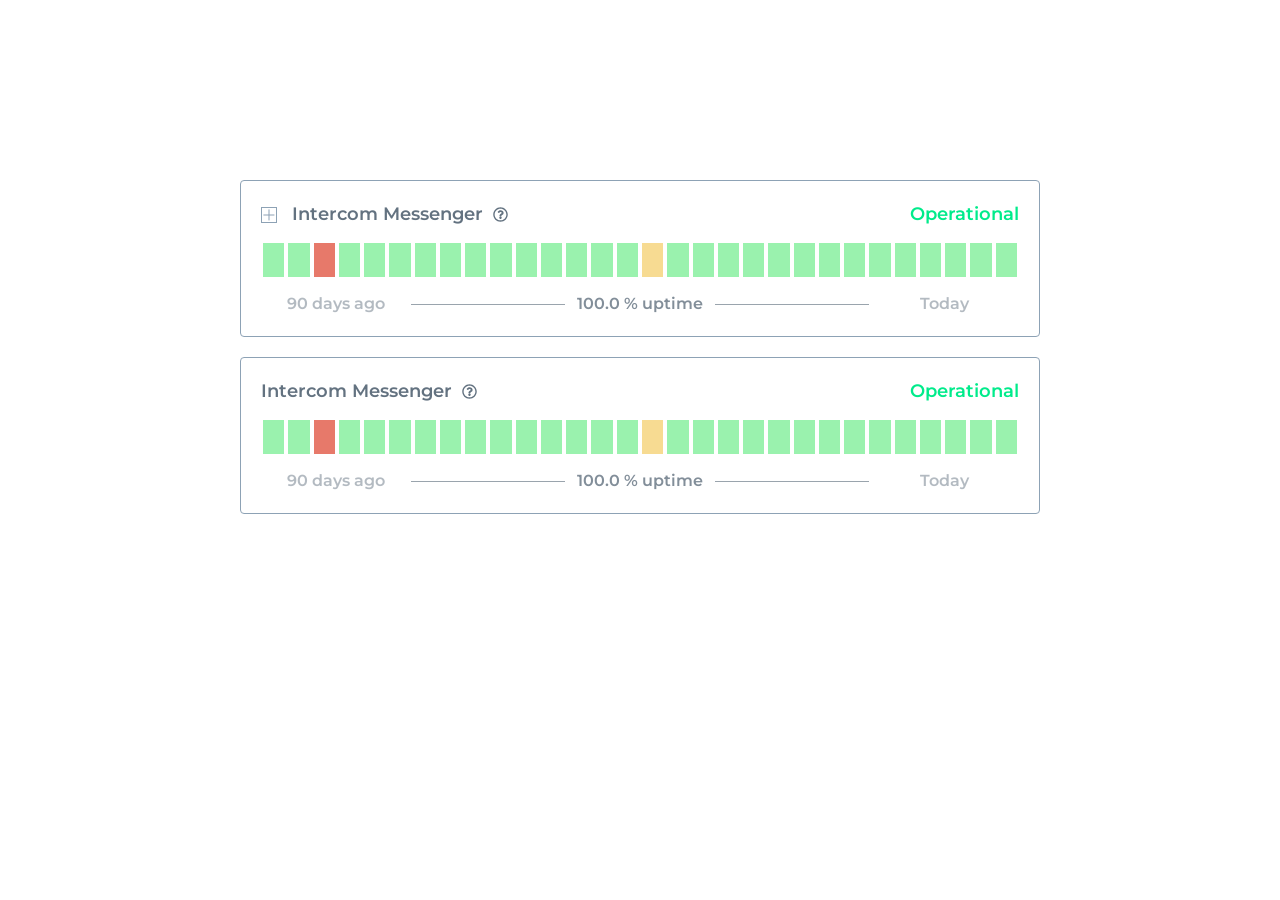
==== index.html @ 00abeca7 "repush" ====
<!DOCTYPE html>
<html lang="en">

<head>
  <meta charset="UTF-8">
  <meta name="viewport" content="width=device-width, initial-scale=1.0">
  <title>Document</title>
  <link rel="stylesheet" href="./static/source/pages/index/index.css">

</head>

<body>

  <section class="status_messenger_section">


    <!-- полоска, а в ній можуть бути інші полоски -->
    <div class="status_messenger_optional">
      <div class="status_messenger_profile">
        <div class="status_messenger_top_info">
          <div class="status_messenger_title__block">
            <div class="status_messenger_btn">
            </div>
            <div class="status_messenger_title standart_title standart_title_3 color_black">
              Intercom Messenger
            </div>
            <div class="status_messenger_question">
              <svg aria-hidden="true" focusable="false" data-prefix="far" data-icon="question-circle" role="img"
                xmlns="http://www.w3.org/2000/svg" viewBox="0 0 512 512"
                class="svg-inline--fa fa-question-circle fa-w-16 fa-2x">
                <path fill="currentColor"
                  d="M256 8C119.043 8 8 119.083 8 256c0 136.997 111.043 248 248 248s248-111.003 248-248C504 119.083 392.957 8 256 8zm0 448c-110.532 0-200-89.431-200-200 0-110.495 89.472-200 200-200 110.491 0 200 89.471 200 200 0 110.53-89.431 200-200 200zm107.244-255.2c0 67.052-72.421 68.084-72.421 92.863V300c0 6.627-5.373 12-12 12h-45.647c-6.627 0-12-5.373-12-12v-8.659c0-35.745 27.1-50.034 47.579-61.516 17.561-9.845 28.324-16.541 28.324-29.579 0-17.246-21.999-28.693-39.784-28.693-23.189 0-33.894 10.977-48.942 29.969-4.057 5.12-11.46 6.071-16.666 2.124l-27.824-21.098c-5.107-3.872-6.251-11.066-2.644-16.363C184.846 131.491 214.94 112 261.794 112c49.071 0 101.45 38.304 101.45 88.8zM298 368c0 23.159-18.841 42-42 42s-42-18.841-42-42 18.841-42 42-42 42 18.841 42 42z"
                  class=""></path>
              </svg>
              <div class="status_messenger_hint sub_title sub_title_0 color_white">
                app.intercom.com
              </div>
            </div>
          </div>
          <div class="status_messenger_operational standart_title standart_title_3 color_green">
            Operational
          </div>
        </div>
        <!-- style: #70ed8c (зелений), #de412c (червоний), #f5cc64 (жовтий) -->
        <!-- data-date: текстове поле -->
        <!-- data-status: bad, normal, good -->
        <!-- data-error-name: текстове поле -->
        <!-- data-hour: текстове поле -->
        <!-- data-minute: текстове поле -->
        <!-- data-title: текстове поле -->
        <!-- data-text: текстове поле -->

        <div class="status_messenger_indicator__block">
          <div style='background: #70ed8c;' data-date='22 Oct 2022' data-status='bad'
            data-error-name='Partialqwe outage' data-error-hour='1' data-error-minute='10' data-title='relateded'
            data-text='No 1downtime decorded on this day' class="status_messenger_indicator"></div>
          <div style='background: #70ed8c;' data-error-hour='1' data-error-minute='20' data-error-name='Partial outage'
            data-text='No downtime decorded on this day' data-title='related' data-date='7 Oct 2020' data-status='good'
            class="status_messenger_indicator"></div>
          <div style='background: #de412c;' data-error-hour='1' data-error-minute='20' data-error-name='Partial outage'
            data-text='No downtime decorded on this day' data-title='related' data-date='7 Oct 2020' data-status='bad'
            class="status_messenger_indicator"></div>
          <div style='background: #70ed8c;' data-error-hour='1' data-error-minute='20' data-error-name='Partial outage'
            data-text='No downtime decorded on this day' data-title='related' data-date='7 Oct 2020' data-status='good'
            class="status_messenger_indicator"></div>
          <div style='background: #70ed8c;' data-error-hour='1' data-error-minute='20' data-error-name='Partial outage'
            data-text='No downtime decorded on this day' data-title='related' data-date='7 Oct 2020' data-status='good'
            class="status_messenger_indicator"></div>
          <div style='background: #70ed8c;' data-error-hour='1' data-error-minute='20' data-error-name='Partial outage'
            data-text='No downtime decorded on this day' data-title='related' data-date='7 Oct 2020' data-status='good'
            class="status_messenger_indicator"></div>
          <div style='background: #70ed8c;' data-error-hour='1' data-error-minute='20' data-error-name='Partial outage'
            data-text='No downtime decorded on this day' data-title='related' data-date='7 Oct 2020' data-status='good'
            class="status_messenger_indicator"></div>
          <div style='background: #70ed8c;' data-error-hour='1' data-error-minute='20' data-error-name='Partial outage'
            data-text='No downtime decorded on this day' data-title='related' data-date='7 Oct 2020' data-status='good'
            class="status_messenger_indicator"></div>
          <div style='background: #70ed8c;' data-error-hour='1' data-error-minute='20' data-error-name='Partial outage'
            data-text='No downtime decorded on this day' data-title='related' data-date='7 Oct 2020' data-status='good'
            class="status_messenger_indicator"></div>
          <div style='background: #70ed8c;' data-error-hour='1' data-error-minute='20' data-error-name='Partial outage'
            data-text='No downtime decorded on this day' data-title='related' data-date='7 Oct 2020' data-status='good'
            class="status_messenger_indicator"></div>
          <div style='background: #70ed8c;' data-error-hour='1' data-error-minute='20' data-error-name='Partial outage'
            data-text='No downtime decorded on this day' data-title='related' data-date='7 Oct 2020' data-status='good'
            class="status_messenger_indicator"></div>
          <div style='background: #70ed8c;' data-error-hour='1' data-error-minute='20' data-error-name='Partial outage'
            data-text='No downtime decorded on this day' data-title='related' data-date='7 Oct 2020' data-status='good'
            class="status_messenger_indicator"></div>
          <div style='background: #70ed8c;' data-error-hour='1' data-error-minute='20' data-error-name='Partial outage'
            data-text='No downtime decorded on this day' data-title='related' data-date='7 Oct 2020' data-status='good'
            class="status_messenger_indicator"></div>
          <div style='background: #70ed8c;' data-error-hour='1' data-error-minute='20' data-error-name='Partial outage'
            data-text='No downtime decorded on this day' data-title='related' data-date='7 Oct 2020' data-status='good'
            class="status_messenger_indicator"></div>
          <div style='background: #70ed8c;' data-error-hour='1' data-error-minute='20' data-error-name='Partial outage'
            data-text='No downtime decorded on this day' data-title='related' data-date='7 Oct 2020' data-status='good'
            class="status_messenger_indicator"></div>
          <div style='background: #f5cc64;' data-error-hour='1' data-error-minute='20' data-error-name='Partial outage'
            data-text='No downtime decorded on this day' data-title='related' data-date='7 Oct 2020'
            data-status='normal' class="status_messenger_indicator"></div>
          <div style='background: #70ed8c;' data-error-hour='1' data-error-minute='20' data-error-name='Partial outage'
            data-text='No downtime decorded on this day' data-title='related' data-date='7 Oct 2020' data-status='good'
            class="status_messenger_indicator"></div>
          <div style='background: #70ed8c;' data-error-hour='1' data-error-minute='20' data-error-name='Partial outage'
            data-text='No downtime decorded on this day' data-title='related' data-date='7 Oct 2020' data-status='good'
            class="status_messenger_indicator"></div>
          <div style='background: #70ed8c;' data-error-hour='1' data-error-minute='20' data-error-name='Partial outage'
            data-text='No downtime decorded on this day' data-title='related' data-date='7 Oct 2020' data-status='good'
            class="status_messenger_indicator"></div>
          <div style='background: #70ed8c;' data-error-hour='1' data-error-minute='20' data-error-name='Partial outage'
            data-text='No downtime decorded on this day' data-title='related' data-date='7 Oct 2020' data-status='good'
            class="status_messenger_indicator"></div>
          <div style='background: #70ed8c;' data-error-hour='1' data-error-minute='20' data-error-name='Partial outage'
            data-text='No downtime decorded on this day' data-title='related' data-date='7 Oct 2020' data-status='good'
            class="status_messenger_indicator"></div>
          <div style='background: #70ed8c;' data-error-hour='1' data-error-minute='20' data-error-name='Partial outage'
            data-text='No downtime decorded on this day' data-title='related' data-date='7 Oct 2020' data-status='good'
            class="status_messenger_indicator"></div>
          <div style='background: #70ed8c;' data-error-hour='1' data-error-minute='20' data-error-name='Partial outage'
            data-text='No downtime decorded on this day' data-title='related' data-date='7 Oct 2020' data-status='good'
            class="status_messenger_indicator"></div>
          <div style='background: #70ed8c;' data-error-hour='1' data-error-minute='20' data-error-name='Partial outage'
            data-text='No downtime decorded on this day' data-title='related' data-date='7 Oct 2020' data-status='good'
            class="status_messenger_indicator"></div>
          <div style='background: #70ed8c;' data-error-hour='1' data-error-minute='20' data-error-name='Partial outage'
            data-text='No downtime decorded on this day' data-title='related' data-date='7 Oct 2020' data-status='good'
            class="status_messenger_indicator"></div>
          <div style='background: #70ed8c;' data-error-hour='1' data-error-minute='20' data-error-name='Partial outage'
            data-text='No downtime decorded on this day' data-title='related' data-date='7 Oct 2020' data-status='good'
            class="status_messenger_indicator"></div>
          <div style='background: #70ed8c;' data-error-hour='1' data-error-minute='20' data-error-name='Partial outage'
            data-text='No downtime decorded on this day' data-title='related' data-date='7 Oct 2020' data-status='good'
            class="status_messenger_indicator"></div>
          <div style='background: #70ed8c;' data-error-hour='1' data-error-minute='20' data-error-name='Partial outage'
            data-text='No downtime decorded on this day' data-title='related' data-date='7 Oct 2020' data-status='good'
            class="status_messenger_indicator"></div>
          <div style='background: #70ed8c;' data-error-hour='1' data-error-minute='20' data-error-name='Partial outage'
            data-text='No downtime decorded on this day' data-title='related' data-date='7 Oct 2020' data-status='good'
            class="status_messenger_indicator"></div>
          <div style='background: #70ed8c;' data-error-hour='1' data-error-minute='20' data-error-name='Partial outage'
            data-text='No downtime decorded on this day' data-title='related' data-date='7 Oct 2020' data-status='good'
            class="status_messenger_indicator"></div>
          <div class="status_messenger_popup__block normal">
            <div class="status_messenger_popup__block_arrow"></div>
            <div class="status_messenger_popup_date medium_title medium_title_2 color_black">
              7 Oct 2020
            </div>
            <div class="status_messenger_popup_error__block">
              <div class="status_messenger_popup_error_svg">
                <img class="status_messenger_popup_error_normal" src="./static/source/img/normal.svg" alt="">
                <img class="status_messenger_popup_error_bad" src="./static/source/img/bad.svg" alt="">
              </div>
              <div class="status_messenger_popup_error_title standart_title standart_title_2 color_black">
                Partial outage
              </div>
              <div class="status_messenger_popup_error_hours__block standart_title standart_title_2 color_black">
                <span class="status_messenger_popup_error_hours">1</span>
                hrs
              </div>
              <div class="status_messenger_popup_error_minutes__block standart_title standart_title_2 color_black">
                <span class="status_messenger_popup_error_minutes">20</span>
                mins
              </div>
            </div>
            <div class="status_messenger_popup_title medium_title medium_title_2 color_black">
              related
            </div>
            <div class="status_messenger_popup_text sub_title sub_title_0 color_black">
              No downtime decorded on this day lorem100
            </div>
          </div>
          <div class="status_messenger_popup__block_absolute_arrow"></div>
        </div>
        <div class="status_messenger_information__block">
          <div class="status_messenger_date medium_title medium_title_2 color_black">
            90 days ago
          </div>
          <div class="status_messenger_information_line"></div>
          <div class="status_messenger_uptime medium_title medium_title_2 color_black">
            100.0 % uptime
          </div>
          <div class="status_messenger_information_line"></div>
          <div class="status_messenger_day medium_title medium_title_2 color_black">
            Today
          </div>
        </div>
      </div>
      <div class="status_messenger_profile__wrapper">
        <div class="status_messenger_profile">
          <div class="status_messenger_top_info">
            <div class="status_messenger_title__block">
              <div class="status_messenger_title standart_title standart_title_3 color_black">
                Intercom Messenger
              </div>
              <div class="status_messenger_question">
                <svg aria-hidden="true" focusable="false" data-prefix="far" data-icon="question-circle" role="img"
                  xmlns="http://www.w3.org/2000/svg" viewBox="0 0 512 512"
                  class="svg-inline--fa fa-question-circle fa-w-16 fa-2x">
                  <path fill="currentColor"
                    d="M256 8C119.043 8 8 119.083 8 256c0 136.997 111.043 248 248 248s248-111.003 248-248C504 119.083 392.957 8 256 8zm0 448c-110.532 0-200-89.431-200-200 0-110.495 89.472-200 200-200 110.491 0 200 89.471 200 200 0 110.53-89.431 200-200 200zm107.244-255.2c0 67.052-72.421 68.084-72.421 92.863V300c0 6.627-5.373 12-12 12h-45.647c-6.627 0-12-5.373-12-12v-8.659c0-35.745 27.1-50.034 47.579-61.516 17.561-9.845 28.324-16.541 28.324-29.579 0-17.246-21.999-28.693-39.784-28.693-23.189 0-33.894 10.977-48.942 29.969-4.057 5.12-11.46 6.071-16.666 2.124l-27.824-21.098c-5.107-3.872-6.251-11.066-2.644-16.363C184.846 131.491 214.94 112 261.794 112c49.071 0 101.45 38.304 101.45 88.8zM298 368c0 23.159-18.841 42-42 42s-42-18.841-42-42 18.841-42 42-42 42 18.841 42 42z"
                    class=""></path>
                </svg>
                <div class="status_messenger_hint sub_title sub_title_0 color_white">
                  app.intercom.com
                </div>
              </div>
            </div>
            <div class="status_messenger_operational standart_title standart_title_3 color_green">
              Operational
            </div>
          </div>
          <!-- style: #70ed8c (зелений), #de412c (червоний), #f5cc64 (жовтий) -->
          <!-- data-date: текстове поле -->
          <!-- data-status: bad, normal, good -->
          <!-- data-error-name: текстове поле -->
          <!-- data-hour: текстове поле -->
          <!-- data-minute: текстове поле -->
          <!-- data-title: текстове поле -->
          <!-- data-text: текстове поле -->

          <div class="status_messenger_indicator__block">
            <div style='background: #70ed8c;' data-date='22 Oct 2022' data-status='bad'
              data-error-name='Partialqwe outage' data-error-hour='1' data-error-minute='10' data-title='relateded'
              data-text='No 1downtime decorded on this day' class="status_messenger_indicator"></div>
            <div style='background: #70ed8c;' data-error-hour='1' data-error-minute='20'
              data-error-name='Partial outage' data-text='No downtime decorded on this day' data-title='related'
              data-date='7 Oct 2020' data-status='good' class="status_messenger_indicator"></div>
            <div style='background: #de412c;' data-error-hour='1' data-error-minute='20'
              data-error-name='Partial outage' data-text='No downtime decorded on this day' data-title='related'
              data-date='7 Oct 2020' data-status='bad' class="status_messenger_indicator"></div>
            <div style='background: #70ed8c;' data-error-hour='1' data-error-minute='20'
              data-error-name='Partial outage' data-text='No downtime decorded on this day' data-title='related'
              data-date='7 Oct 2020' data-status='good' class="status_messenger_indicator"></div>
            <div style='background: #70ed8c;' data-error-hour='1' data-error-minute='20'
              data-error-name='Partial outage' data-text='No downtime decorded on this day' data-title='related'
              data-date='7 Oct 2020' data-status='good' class="status_messenger_indicator"></div>
            <div style='background: #70ed8c;' data-error-hour='1' data-error-minute='20'
              data-error-name='Partial outage' data-text='No downtime decorded on this day' data-title='related'
              data-date='7 Oct 2020' data-status='good' class="status_messenger_indicator"></div>
            <div style='background: #70ed8c;' data-error-hour='1' data-error-minute='20'
              data-error-name='Partial outage' data-text='No downtime decorded on this day' data-title='related'
              data-date='7 Oct 2020' data-status='good' class="status_messenger_indicator"></div>
            <div style='background: #70ed8c;' data-error-hour='1' data-error-minute='20'
              data-error-name='Partial outage' data-text='No downtime decorded on this day' data-title='related'
              data-date='7 Oct 2020' data-status='good' class="status_messenger_indicator"></div>
            <div style='background: #70ed8c;' data-error-hour='1' data-error-minute='20'
              data-error-name='Partial outage' data-text='No downtime decorded on this day' data-title='related'
              data-date='7 Oct 2020' data-status='good' class="status_messenger_indicator"></div>
            <div style='background: #70ed8c;' data-error-hour='1' data-error-minute='20'
              data-error-name='Partial outage' data-text='No downtime decorded on this day' data-title='related'
              data-date='7 Oct 2020' data-status='good' class="status_messenger_indicator"></div>
            <div style='background: #70ed8c;' data-error-hour='1' data-error-minute='20'
              data-error-name='Partial outage' data-text='No downtime decorded on this day' data-title='related'
              data-date='7 Oct 2020' data-status='good' class="status_messenger_indicator"></div>
            <div style='background: #70ed8c;' data-error-hour='1' data-error-minute='20'
              data-error-name='Partial outage' data-text='No downtime decorded on this day' data-title='related'
              data-date='7 Oct 2020' data-status='good' class="status_messenger_indicator"></div>
            <div style='background: #70ed8c;' data-error-hour='1' data-error-minute='20'
              data-error-name='Partial outage' data-text='No downtime decorded on this day' data-title='related'
              data-date='7 Oct 2020' data-status='good' class="status_messenger_indicator"></div>
            <div style='background: #70ed8c;' data-error-hour='1' data-error-minute='20'
              data-error-name='Partial outage' data-text='No downtime decorded on this day' data-title='related'
              data-date='7 Oct 2020' data-status='good' class="status_messenger_indicator"></div>
            <div style='background: #70ed8c;' data-error-hour='1' data-error-minute='20'
              data-error-name='Partial outage' data-text='No downtime decorded on this day' data-title='related'
              data-date='7 Oct 2020' data-status='good' class="status_messenger_indicator"></div>
            <div style='background: #f5cc64;' data-error-hour='1' data-error-minute='20'
              data-error-name='Partial outage' data-text='No downtime decorded on this day' data-title='related'
              data-date='7 Oct 2020' data-status='normal' class="status_messenger_indicator"></div>
            <div style='background: #70ed8c;' data-error-hour='1' data-error-minute='20'
              data-error-name='Partial outage' data-text='No downtime decorded on this day' data-title='related'
              data-date='7 Oct 2020' data-status='good' class="status_messenger_indicator"></div>
            <div style='background: #70ed8c;' data-error-hour='1' data-error-minute='20'
              data-error-name='Partial outage' data-text='No downtime decorded on this day' data-title='related'
              data-date='7 Oct 2020' data-status='good' class="status_messenger_indicator"></div>
            <div style='background: #70ed8c;' data-error-hour='1' data-error-minute='20'
              data-error-name='Partial outage' data-text='No downtime decorded on this day' data-title='related'
              data-date='7 Oct 2020' data-status='good' class="status_messenger_indicator"></div>
            <div style='background: #70ed8c;' data-error-hour='1' data-error-minute='20'
              data-error-name='Partial outage' data-text='No downtime decorded on this day' data-title='related'
              data-date='7 Oct 2020' data-status='good' class="status_messenger_indicator"></div>
            <div style='background: #70ed8c;' data-error-hour='1' data-error-minute='20'
              data-error-name='Partial outage' data-text='No downtime decorded on this day' data-title='related'
              data-date='7 Oct 2020' data-status='good' class="status_messenger_indicator"></div>
            <div style='background: #70ed8c;' data-error-hour='1' data-error-minute='20'
              data-error-name='Partial outage' data-text='No downtime decorded on this day' data-title='related'
              data-date='7 Oct 2020' data-status='good' class="status_messenger_indicator"></div>
            <div style='background: #70ed8c;' data-error-hour='1' data-error-minute='20'
              data-error-name='Partial outage' data-text='No downtime decorded on this day' data-title='related'
              data-date='7 Oct 2020' data-status='good' class="status_messenger_indicator"></div>
            <div style='background: #70ed8c;' data-error-hour='1' data-error-minute='20'
              data-error-name='Partial outage' data-text='No downtime decorded on this day' data-title='related'
              data-date='7 Oct 2020' data-status='good' class="status_messenger_indicator"></div>
            <div style='background: #70ed8c;' data-error-hour='1' data-error-minute='20'
              data-error-name='Partial outage' data-text='No downtime decorded on this day' data-title='related'
              data-date='7 Oct 2020' data-status='good' class="status_messenger_indicator"></div>
            <div style='background: #70ed8c;' data-error-hour='1' data-error-minute='20'
              data-error-name='Partial outage' data-text='No downtime decorded on this day' data-title='related'
              data-date='7 Oct 2020' data-status='good' class="status_messenger_indicator"></div>
            <div style='background: #70ed8c;' data-error-hour='1' data-error-minute='20'
              data-error-name='Partial outage' data-text='No downtime decorded on this day' data-title='related'
              data-date='7 Oct 2020' data-status='good' class="status_messenger_indicator"></div>
            <div style='background: #70ed8c;' data-error-hour='1' data-error-minute='20'
              data-error-name='Partial outage' data-text='No downtime decorded on this day' data-title='related'
              data-date='7 Oct 2020' data-status='good' class="status_messenger_indicator"></div>
            <div style='background: #70ed8c;' data-error-hour='1' data-error-minute='20'
              data-error-name='Partial outage' data-text='No downtime decorded on this day' data-title='related'
              data-date='7 Oct 2020' data-status='good' class="status_messenger_indicator"></div>
            <div style='background: #70ed8c;' data-error-hour='1' data-error-minute='20'
              data-error-name='Partial outage' data-text='No downtime decorded on this day' data-title='related'
              data-date='7 Oct 2020' data-status='good' class="status_messenger_indicator"></div>
            <div class="status_messenger_popup__block normal">
              <div class="status_messenger_popup__block_arrow"></div>
              <div class="status_messenger_popup_date medium_title medium_title_2 color_black">
                7 Oct 2020
              </div>
              <div class="status_messenger_popup_error__block">
                <div class="status_messenger_popup_error_svg">
                  <img class="status_messenger_popup_error_normal" src="./static/source/img/normal.svg" alt="">
                  <img class="status_messenger_popup_error_bad" src="./static/source/img/bad.svg" alt="">
                </div>
                <div class="status_messenger_popup_error_title standart_title standart_title_2 color_black">
                  Partial outage
                </div>
                <div class="status_messenger_popup_error_hours__block standart_title standart_title_2 color_black">
                  <span class="status_messenger_popup_error_hours">1</span>
                  hrs
                </div>
                <div class="status_messenger_popup_error_minutes__block standart_title standart_title_2 color_black">
                  <span class="status_messenger_popup_error_minutes">20</span>
                  mins
                </div>
              </div>
              <div class="status_messenger_popup_title medium_title medium_title_2 color_black">
                related
              </div>
              <div class="status_messenger_popup_text sub_title sub_title_0 color_black">
                No downtime decorded on this day lorem100
              </div>
            </div>
            <div class="status_messenger_popup__block_absolute_arrow"></div>
          </div>
          <div class="status_messenger_information__block">
            <div class="status_messenger_date medium_title medium_title_2 color_black">
              90 days ago
            </div>
            <div class="status_messenger_information_line"></div>
            <div class="status_messenger_uptime medium_title medium_title_2 color_black">
              100.0 % uptime
            </div>
            <div class="status_messenger_information_line"></div>
            <div class="status_messenger_day medium_title medium_title_2 color_black">
              Today
            </div>
          </div>
        </div>
        <div class="status_messenger_profile">
          <div class="status_messenger_top_info">
            <div class="status_messenger_title__block">
              <div class="status_messenger_title standart_title standart_title_3 color_black">
                Intercom Messenger
              </div>
              <div class="status_messenger_question">
                <svg aria-hidden="true" focusable="false" data-prefix="far" data-icon="question-circle" role="img"
                  xmlns="http://www.w3.org/2000/svg" viewBox="0 0 512 512"
                  class="svg-inline--fa fa-question-circle fa-w-16 fa-2x">
                  <path fill="currentColor"
                    d="M256 8C119.043 8 8 119.083 8 256c0 136.997 111.043 248 248 248s248-111.003 248-248C504 119.083 392.957 8 256 8zm0 448c-110.532 0-200-89.431-200-200 0-110.495 89.472-200 200-200 110.491 0 200 89.471 200 200 0 110.53-89.431 200-200 200zm107.244-255.2c0 67.052-72.421 68.084-72.421 92.863V300c0 6.627-5.373 12-12 12h-45.647c-6.627 0-12-5.373-12-12v-8.659c0-35.745 27.1-50.034 47.579-61.516 17.561-9.845 28.324-16.541 28.324-29.579 0-17.246-21.999-28.693-39.784-28.693-23.189 0-33.894 10.977-48.942 29.969-4.057 5.12-11.46 6.071-16.666 2.124l-27.824-21.098c-5.107-3.872-6.251-11.066-2.644-16.363C184.846 131.491 214.94 112 261.794 112c49.071 0 101.45 38.304 101.45 88.8zM298 368c0 23.159-18.841 42-42 42s-42-18.841-42-42 18.841-42 42-42 42 18.841 42 42z"
                    class=""></path>
                </svg>
                <div class="status_messenger_hint sub_title sub_title_0 color_white">
                  app.intercom.com
                </div>
              </div>
            </div>
            <div class="status_messenger_operational standart_title standart_title_3 color_green">
              Operational
            </div>
          </div>
          <!-- style: #70ed8c (зелений), #de412c (червоний), #f5cc64 (жовтий) -->
          <!-- data-date: текстове поле -->
          <!-- data-status: bad, normal, good -->
          <!-- data-error-name: текстове поле -->
          <!-- data-hour: текстове поле -->
          <!-- data-minute: текстове поле -->
          <!-- data-title: текстове поле -->
          <!-- data-text: текстове поле -->

          <div class="status_messenger_indicator__block">
            <div style='background: #70ed8c;' data-date='22 Oct 2022' data-status='bad'
              data-error-name='Partialqwe outage' data-error-hour='1' data-error-minute='10' data-title='relateded'
              data-text='No 1downtime decorded on this day' class="status_messenger_indicator"></div>
            <div style='background: #70ed8c;' data-error-hour='1' data-error-minute='20'
              data-error-name='Partial outage' data-text='No downtime decorded on this day' data-title='related'
              data-date='7 Oct 2020' data-status='good' class="status_messenger_indicator"></div>
            <div style='background: #de412c;' data-error-hour='1' data-error-minute='20'
              data-error-name='Partial outage' data-text='No downtime decorded on this day' data-title='related'
              data-date='7 Oct 2020' data-status='bad' class="status_messenger_indicator"></div>
            <div style='background: #70ed8c;' data-error-hour='1' data-error-minute='20'
              data-error-name='Partial outage' data-text='No downtime decorded on this day' data-title='related'
              data-date='7 Oct 2020' data-status='good' class="status_messenger_indicator"></div>
            <div style='background: #70ed8c;' data-error-hour='1' data-error-minute='20'
              data-error-name='Partial outage' data-text='No downtime decorded on this day' data-title='related'
              data-date='7 Oct 2020' data-status='good' class="status_messenger_indicator"></div>
            <div style='background: #70ed8c;' data-error-hour='1' data-error-minute='20'
              data-error-name='Partial outage' data-text='No downtime decorded on this day' data-title='related'
              data-date='7 Oct 2020' data-status='good' class="status_messenger_indicator"></div>
            <div style='background: #70ed8c;' data-error-hour='1' data-error-minute='20'
              data-error-name='Partial outage' data-text='No downtime decorded on this day' data-title='related'
              data-date='7 Oct 2020' data-status='good' class="status_messenger_indicator"></div>
            <div style='background: #70ed8c;' data-error-hour='1' data-error-minute='20'
              data-error-name='Partial outage' data-text='No downtime decorded on this day' data-title='related'
              data-date='7 Oct 2020' data-status='good' class="status_messenger_indicator"></div>
            <div style='background: #70ed8c;' data-error-hour='1' data-error-minute='20'
              data-error-name='Partial outage' data-text='No downtime decorded on this day' data-title='related'
              data-date='7 Oct 2020' data-status='good' class="status_messenger_indicator"></div>
            <div style='background: #70ed8c;' data-error-hour='1' data-error-minute='20'
              data-error-name='Partial outage' data-text='No downtime decorded on this day' data-title='related'
              data-date='7 Oct 2020' data-status='good' class="status_messenger_indicator"></div>
            <div style='background: #70ed8c;' data-error-hour='1' data-error-minute='20'
              data-error-name='Partial outage' data-text='No downtime decorded on this day' data-title='related'
              data-date='7 Oct 2020' data-status='good' class="status_messenger_indicator"></div>
            <div style='background: #70ed8c;' data-error-hour='1' data-error-minute='20'
              data-error-name='Partial outage' data-text='No downtime decorded on this day' data-title='related'
              data-date='7 Oct 2020' data-status='good' class="status_messenger_indicator"></div>
            <div style='background: #70ed8c;' data-error-hour='1' data-error-minute='20'
              data-error-name='Partial outage' data-text='No downtime decorded on this day' data-title='related'
              data-date='7 Oct 2020' data-status='good' class="status_messenger_indicator"></div>
            <div style='background: #70ed8c;' data-error-hour='1' data-error-minute='20'
              data-error-name='Partial outage' data-text='No downtime decorded on this day' data-title='related'
              data-date='7 Oct 2020' data-status='good' class="status_messenger_indicator"></div>
            <div style='background: #70ed8c;' data-error-hour='1' data-error-minute='20'
              data-error-name='Partial outage' data-text='No downtime decorded on this day' data-title='related'
              data-date='7 Oct 2020' data-status='good' class="status_messenger_indicator"></div>
            <div style='background: #f5cc64;' data-error-hour='1' data-error-minute='20'
              data-error-name='Partial outage' data-text='No downtime decorded on this day' data-title='related'
              data-date='7 Oct 2020' data-status='normal' class="status_messenger_indicator"></div>
            <div style='background: #70ed8c;' data-error-hour='1' data-error-minute='20'
              data-error-name='Partial outage' data-text='No downtime decorded on this day' data-title='related'
              data-date='7 Oct 2020' data-status='good' class="status_messenger_indicator"></div>
            <div style='background: #70ed8c;' data-error-hour='1' data-error-minute='20'
              data-error-name='Partial outage' data-text='No downtime decorded on this day' data-title='related'
              data-date='7 Oct 2020' data-status='good' class="status_messenger_indicator"></div>
            <div style='background: #70ed8c;' data-error-hour='1' data-error-minute='20'
              data-error-name='Partial outage' data-text='No downtime decorded on this day' data-title='related'
              data-date='7 Oct 2020' data-status='good' class="status_messenger_indicator"></div>
            <div style='background: #70ed8c;' data-error-hour='1' data-error-minute='20'
              data-error-name='Partial outage' data-text='No downtime decorded on this day' data-title='related'
              data-date='7 Oct 2020' data-status='good' class="status_messenger_indicator"></div>
            <div style='background: #70ed8c;' data-error-hour='1' data-error-minute='20'
              data-error-name='Partial outage' data-text='No downtime decorded on this day' data-title='related'
              data-date='7 Oct 2020' data-status='good' class="status_messenger_indicator"></div>
            <div style='background: #70ed8c;' data-error-hour='1' data-error-minute='20'
              data-error-name='Partial outage' data-text='No downtime decorded on this day' data-title='related'
              data-date='7 Oct 2020' data-status='good' class="status_messenger_indicator"></div>
            <div style='background: #70ed8c;' data-error-hour='1' data-error-minute='20'
              data-error-name='Partial outage' data-text='No downtime decorded on this day' data-title='related'
              data-date='7 Oct 2020' data-status='good' class="status_messenger_indicator"></div>
            <div style='background: #70ed8c;' data-error-hour='1' data-error-minute='20'
              data-error-name='Partial outage' data-text='No downtime decorded on this day' data-title='related'
              data-date='7 Oct 2020' data-status='good' class="status_messenger_indicator"></div>
            <div style='background: #70ed8c;' data-error-hour='1' data-error-minute='20'
              data-error-name='Partial outage' data-text='No downtime decorded on this day' data-title='related'
              data-date='7 Oct 2020' data-status='good' class="status_messenger_indicator"></div>
            <div style='background: #70ed8c;' data-error-hour='1' data-error-minute='20'
              data-error-name='Partial outage' data-text='No downtime decorded on this day' data-title='related'
              data-date='7 Oct 2020' data-status='good' class="status_messenger_indicator"></div>
            <div style='background: #70ed8c;' data-error-hour='1' data-error-minute='20'
              data-error-name='Partial outage' data-text='No downtime decorded on this day' data-title='related'
              data-date='7 Oct 2020' data-status='good' class="status_messenger_indicator"></div>
            <div style='background: #70ed8c;' data-error-hour='1' data-error-minute='20'
              data-error-name='Partial outage' data-text='No downtime decorded on this day' data-title='related'
              data-date='7 Oct 2020' data-status='good' class="status_messenger_indicator"></div>
            <div style='background: #70ed8c;' data-error-hour='1' data-error-minute='20'
              data-error-name='Partial outage' data-text='No downtime decorded on this day' data-title='related'
              data-date='7 Oct 2020' data-status='good' class="status_messenger_indicator"></div>
            <div style='background: #70ed8c;' data-error-hour='1' data-error-minute='20'
              data-error-name='Partial outage' data-text='No downtime decorded on this day' data-title='related'
              data-date='7 Oct 2020' data-status='good' class="status_messenger_indicator"></div>
            <div class="status_messenger_popup__block normal">
              <div class="status_messenger_popup__block_arrow"></div>
              <div class="status_messenger_popup_date medium_title medium_title_2 color_black">
                7 Oct 2020
              </div>
              <div class="status_messenger_popup_error__block">
                <div class="status_messenger_popup_error_svg">
                  <img class="status_messenger_popup_error_normal" src="./static/source/img/normal.svg" alt="">
                  <img class="status_messenger_popup_error_bad" src="./static/source/img/bad.svg" alt="">
                </div>
                <div class="status_messenger_popup_error_title standart_title standart_title_2 color_black">
                  Partial outage
                </div>
                <div class="status_messenger_popup_error_hours__block standart_title standart_title_2 color_black">
                  <span class="status_messenger_popup_error_hours">1</span>
                  hrs
                </div>
                <div class="status_messenger_popup_error_minutes__block standart_title standart_title_2 color_black">
                  <span class="status_messenger_popup_error_minutes">20</span>
                  mins
                </div>
              </div>
              <div class="status_messenger_popup_title medium_title medium_title_2 color_black">
                related
              </div>
              <div class="status_messenger_popup_text sub_title sub_title_0 color_black">
                No downtime decorded on this day lorem100
              </div>
            </div>
            <div class="status_messenger_popup__block_absolute_arrow"></div>
          </div>
          <div class="status_messenger_information__block">
            <div class="status_messenger_date medium_title medium_title_2 color_black">
              90 days ago
            </div>
            <div class="status_messenger_information_line"></div>
            <div class="status_messenger_uptime medium_title medium_title_2 color_black">
              100.0 % uptime
            </div>
            <div class="status_messenger_information_line"></div>
            <div class="status_messenger_day medium_title medium_title_2 color_black">
              Today
            </div>
          </div>
        </div>
      </div>
    </div>



    <!-- звичайна полоска -->
    <div class="status_messenger_profile">
      <div class="status_messenger_top_info">
        <div class="status_messenger_title__block">
          <div class="status_messenger_title standart_title standart_title_3 color_black">
            Intercom Messenger
          </div>
          <div class="status_messenger_question">
            <svg aria-hidden="true" focusable="false" data-prefix="far" data-icon="question-circle" role="img"
              xmlns="http://www.w3.org/2000/svg" viewBox="0 0 512 512"
              class="svg-inline--fa fa-question-circle fa-w-16 fa-2x">
              <path fill="currentColor"
                d="M256 8C119.043 8 8 119.083 8 256c0 136.997 111.043 248 248 248s248-111.003 248-248C504 119.083 392.957 8 256 8zm0 448c-110.532 0-200-89.431-200-200 0-110.495 89.472-200 200-200 110.491 0 200 89.471 200 200 0 110.53-89.431 200-200 200zm107.244-255.2c0 67.052-72.421 68.084-72.421 92.863V300c0 6.627-5.373 12-12 12h-45.647c-6.627 0-12-5.373-12-12v-8.659c0-35.745 27.1-50.034 47.579-61.516 17.561-9.845 28.324-16.541 28.324-29.579 0-17.246-21.999-28.693-39.784-28.693-23.189 0-33.894 10.977-48.942 29.969-4.057 5.12-11.46 6.071-16.666 2.124l-27.824-21.098c-5.107-3.872-6.251-11.066-2.644-16.363C184.846 131.491 214.94 112 261.794 112c49.071 0 101.45 38.304 101.45 88.8zM298 368c0 23.159-18.841 42-42 42s-42-18.841-42-42 18.841-42 42-42 42 18.841 42 42z"
                class=""></path>
            </svg>
            <div class="status_messenger_hint sub_title sub_title_0 color_white">
              app.intercom.com
            </div>
          </div>
        </div>
        <div class="status_messenger_operational standart_title standart_title_3 color_green">
          Operational
        </div>
      </div>
      <!-- style: #70ed8c (зелений), #de412c (червоний), #f5cc64 (жовтий) -->
      <!-- data-date: текстове поле -->
      <!-- data-status: bad, normal, good -->
      <!-- data-error-name: текстове поле -->
      <!-- data-hour: текстове поле -->
      <!-- data-minute: текстове поле -->
      <!-- data-title: текстове поле -->
      <!-- data-text: текстове поле -->

      <div class="status_messenger_indicator__block">
        <div style='background: #70ed8c;' data-date='22 Oct 2022' data-status='bad' data-error-name='Partialqwe outage'
          data-error-hour='1' data-error-minute='10' data-title='relateded'
          data-text='No 1downtime decorded on this day' class="status_messenger_indicator"></div>
        <div style='background: #70ed8c;' data-error-hour='1' data-error-minute='20' data-error-name='Partial outage'
          data-text='No downtime decorded on this day' data-title='related' data-date='7 Oct 2020' data-status='good'
          class="status_messenger_indicator"></div>
        <div style='background: #de412c;' data-error-hour='1' data-error-minute='20' data-error-name='Partial outage'
          data-text='No downtime decorded on this day' data-title='related' data-date='7 Oct 2020' data-status='bad'
          class="status_messenger_indicator"></div>
        <div style='background: #70ed8c;' data-error-hour='1' data-error-minute='20' data-error-name='Partial outage'
          data-text='No downtime decorded on this day' data-title='related' data-date='7 Oct 2020' data-status='good'
          class="status_messenger_indicator"></div>
        <div style='background: #70ed8c;' data-error-hour='1' data-error-minute='20' data-error-name='Partial outage'
          data-text='No downtime decorded on this day' data-title='related' data-date='7 Oct 2020' data-status='good'
          class="status_messenger_indicator"></div>
        <div style='background: #70ed8c;' data-error-hour='1' data-error-minute='20' data-error-name='Partial outage'
          data-text='No downtime decorded on this day' data-title='related' data-date='7 Oct 2020' data-status='good'
          class="status_messenger_indicator"></div>
        <div style='background: #70ed8c;' data-error-hour='1' data-error-minute='20' data-error-name='Partial outage'
          data-text='No downtime decorded on this day' data-title='related' data-date='7 Oct 2020' data-status='good'
          class="status_messenger_indicator"></div>
        <div style='background: #70ed8c;' data-error-hour='1' data-error-minute='20' data-error-name='Partial outage'
          data-text='No downtime decorded on this day' data-title='related' data-date='7 Oct 2020' data-status='good'
          class="status_messenger_indicator"></div>
        <div style='background: #70ed8c;' data-error-hour='1' data-error-minute='20' data-error-name='Partial outage'
          data-text='No downtime decorded on this day' data-title='related' data-date='7 Oct 2020' data-status='good'
          class="status_messenger_indicator"></div>
        <div style='background: #70ed8c;' data-error-hour='1' data-error-minute='20' data-error-name='Partial outage'
          data-text='No downtime decorded on this day' data-title='related' data-date='7 Oct 2020' data-status='good'
          class="status_messenger_indicator"></div>
        <div style='background: #70ed8c;' data-error-hour='1' data-error-minute='20' data-error-name='Partial outage'
          data-text='No downtime decorded on this day' data-title='related' data-date='7 Oct 2020' data-status='good'
          class="status_messenger_indicator"></div>
        <div style='background: #70ed8c;' data-error-hour='1' data-error-minute='20' data-error-name='Partial outage'
          data-text='No downtime decorded on this day' data-title='related' data-date='7 Oct 2020' data-status='good'
          class="status_messenger_indicator"></div>
        <div style='background: #70ed8c;' data-error-hour='1' data-error-minute='20' data-error-name='Partial outage'
          data-text='No downtime decorded on this day' data-title='related' data-date='7 Oct 2020' data-status='good'
          class="status_messenger_indicator"></div>
        <div style='background: #70ed8c;' data-error-hour='1' data-error-minute='20' data-error-name='Partial outage'
          data-text='No downtime decorded on this day' data-title='related' data-date='7 Oct 2020' data-status='good'
          class="status_messenger_indicator"></div>
        <div style='background: #70ed8c;' data-error-hour='1' data-error-minute='20' data-error-name='Partial outage'
          data-text='No downtime decorded on this day' data-title='related' data-date='7 Oct 2020' data-status='good'
          class="status_messenger_indicator"></div>
        <div style='background: #f5cc64;' data-error-hour='1' data-error-minute='20' data-error-name='Partial outage'
          data-text='No downtime decorded on this day' data-title='related' data-date='7 Oct 2020' data-status='normal'
          class="status_messenger_indicator"></div>
        <div style='background: #70ed8c;' data-error-hour='1' data-error-minute='20' data-error-name='Partial outage'
          data-text='No downtime decorded on this day' data-title='related' data-date='7 Oct 2020' data-status='good'
          class="status_messenger_indicator"></div>
        <div style='background: #70ed8c;' data-error-hour='1' data-error-minute='20' data-error-name='Partial outage'
          data-text='No downtime decorded on this day' data-title='related' data-date='7 Oct 2020' data-status='good'
          class="status_messenger_indicator"></div>
        <div style='background: #70ed8c;' data-error-hour='1' data-error-minute='20' data-error-name='Partial outage'
          data-text='No downtime decorded on this day' data-title='related' data-date='7 Oct 2020' data-status='good'
          class="status_messenger_indicator"></div>
        <div style='background: #70ed8c;' data-error-hour='1' data-error-minute='20' data-error-name='Partial outage'
          data-text='No downtime decorded on this day' data-title='related' data-date='7 Oct 2020' data-status='good'
          class="status_messenger_indicator"></div>
        <div style='background: #70ed8c;' data-error-hour='1' data-error-minute='20' data-error-name='Partial outage'
          data-text='No downtime decorded on this day' data-title='related' data-date='7 Oct 2020' data-status='good'
          class="status_messenger_indicator"></div>
        <div style='background: #70ed8c;' data-error-hour='1' data-error-minute='20' data-error-name='Partial outage'
          data-text='No downtime decorded on this day' data-title='related' data-date='7 Oct 2020' data-status='good'
          class="status_messenger_indicator"></div>
        <div style='background: #70ed8c;' data-error-hour='1' data-error-minute='20' data-error-name='Partial outage'
          data-text='No downtime decorded on this day' data-title='related' data-date='7 Oct 2020' data-status='good'
          class="status_messenger_indicator"></div>
        <div style='background: #70ed8c;' data-error-hour='1' data-error-minute='20' data-error-name='Partial outage'
          data-text='No downtime decorded on this day' data-title='related' data-date='7 Oct 2020' data-status='good'
          class="status_messenger_indicator"></div>
        <div style='background: #70ed8c;' data-error-hour='1' data-error-minute='20' data-error-name='Partial outage'
          data-text='No downtime decorded on this day' data-title='related' data-date='7 Oct 2020' data-status='good'
          class="status_messenger_indicator"></div>
        <div style='background: #70ed8c;' data-error-hour='1' data-error-minute='20' data-error-name='Partial outage'
          data-text='No downtime decorded on this day' data-title='related' data-date='7 Oct 2020' data-status='good'
          class="status_messenger_indicator"></div>
        <div style='background: #70ed8c;' data-error-hour='1' data-error-minute='20' data-error-name='Partial outage'
          data-text='No downtime decorded on this day' data-title='related' data-date='7 Oct 2020' data-status='good'
          class="status_messenger_indicator"></div>
        <div style='background: #70ed8c;' data-error-hour='1' data-error-minute='20' data-error-name='Partial outage'
          data-text='No downtime decorded on this day' data-title='related' data-date='7 Oct 2020' data-status='good'
          class="status_messenger_indicator"></div>
        <div style='background: #70ed8c;' data-error-hour='1' data-error-minute='20' data-error-name='Partial outage'
          data-text='No downtime decorded on this day' data-title='related' data-date='7 Oct 2020' data-status='good'
          class="status_messenger_indicator"></div>
        <div style='background: #70ed8c;' data-error-hour='1' data-error-minute='20' data-error-name='Partial outage'
          data-text='No downtime decorded on this day' data-title='related' data-date='7 Oct 2020' data-status='good'
          class="status_messenger_indicator"></div>
        <div class="status_messenger_popup__block normal">
          <div class="status_messenger_popup__block_arrow"></div>
          <div class="status_messenger_popup_date medium_title medium_title_2 color_black">
            7 Oct 2020
          </div>
          <div class="status_messenger_popup_error__block">
            <div class="status_messenger_popup_error_svg">
              <img class="status_messenger_popup_error_normal" src="./static/source/img/normal.svg" alt="">
              <img class="status_messenger_popup_error_bad" src="./static/source/img/bad.svg" alt="">
            </div>
            <div class="status_messenger_popup_error_title standart_title standart_title_2 color_black">
              Partial outage
            </div>
            <div class="status_messenger_popup_error_hours__block standart_title standart_title_2 color_black">
              <span class="status_messenger_popup_error_hours">1</span>
              hrs
            </div>
            <div class="status_messenger_popup_error_minutes__block standart_title standart_title_2 color_black">
              <span class="status_messenger_popup_error_minutes">20</span>
              mins
            </div>
          </div>
          <div class="status_messenger_popup_title medium_title medium_title_2 color_black">
            related
          </div>
          <div class="status_messenger_popup_text sub_title sub_title_0 color_black">
            No downtime decorded on this day lorem100
          </div>
        </div>
        <div class="status_messenger_popup__block_absolute_arrow"></div>
      </div>
      <div class="status_messenger_information__block">
        <div class="status_messenger_date medium_title medium_title_2 color_black">
          90 days ago
        </div>
        <div class="status_messenger_information_line"></div>
        <div class="status_messenger_uptime medium_title medium_title_2 color_black">
          100.0 % uptime
        </div>
        <div class="status_messenger_information_line"></div>
        <div class="status_messenger_day medium_title medium_title_2 color_black">
          Today
        </div>
      </div>
    </div>
  </section>
  <!-- /.status_messenger -->

  <script src="./static/source/lib/jquery/index.js"></script>
  <script src="./static/source/pages/index/index.js"></script>
</body>

</html>
---- static/source/pages/index/index.css ----
@import url(https://fonts.googleapis.com/css2?family=Montserrat:wght@400;500;600;700;900&display=swap);
/* Base
   ========================================================================== */
/**
 * 1. Set default font family to sans-serif.
 * 2. Prevent iOS and IE text size adjust after device orientation change,
 *    without disabling user zoom.
 * 3. Corrects text resizing oddly in IE 6/7 when body `font-size` is set using
 *  `em` units.
 */
*,
::after,
::before {
  -webkit-font-smoothing: antialiased;
  box-sizing: border-box;
  font-family: 'Montserrat', sans-serif;
  line-height: 1.5; }

::-webkit-scrollbar-button {
  background-image: url("");
  background-repeat: no-repeat;
  width: 5px;
  height: 0px; }

::-webkit-scrollbar-track {
  background-color: #ecedee; }

::-webkit-scrollbar-thumb {
  -webkit-border-radius: 0px;
  border-radius: 0px;
  background-color: #222222; }

::-webkit-scrollbar-thumb:hover {
  background-color: #222222; }

::-webkit-resizer {
  background-image: url("");
  background-repeat: no-repeat;
  width: 4px;
  height: 0px; }

::-webkit-scrollbar {
  width: 4px; }

input[type='number'] {
  -moz-appearance: textfield; }

button {
  border: none;
  outline: none;
  background: transparent; }

body {
  position: relative;
  font-family: 'Montserrat', sans-serif;
  margin: 0;
  padding: 0; }

.section__padding {
  padding-top: 100px; }

.body_active {
  overflow: hidden; }

.hidden {
  display: none !important; }

article,
aside,
details,
figcaption,
figure,
footer,
header,
hgroup,
main,
menu,
nav,
section,
summary {
  display: block; }

audio,
canvas,
progress,
video {
  display: inline-block;
  /* 1 */
  vertical-align: baseline;
  /* 2 */ }

audio:not([controls]) {
  display: none;
  height: 0; }

/**
 * Address `[hidden]` styling not present in IE 8/9/10.
 * Hide the `template` element in IE 8/9/10/11, Safari, and Firefox < 22.
 */
[hidden],
template {
  display: none; }

/* Links
   ========================================================================== */
/**
 * Remove the gray background color from active links in IE 10.
 */
a {
  text-decoration: none;
  color: #fff;
  background-color: transparent; }

/**
 * Improve readability of focused elements when they are also in an
 * active/hover state.
 */
a {
  transition: .2s; }
  a:active, a:hover {
    outline: 0;
    transition: .2s; }

/* Text-level semantics
   ========================================================================== */
/**
 * Address styling not present in IE 8/9/10/11, Safari, and Chrome.
 */
abbr[title] {
  border-bottom: 1px dotted; }

/**
 * Address style set to `bolder` in Firefox 4+, Safari, and Chrome.
 */
b,
strong {
  font-weight: bold; }

/**
 * Address styling not present in Safari and Chrome.
 */
dfn {
  font-style: italic; }

/**
 * Address variable `h1` font-size and margin within `section` and `article`
 * contexts in Firefox 4+, Safari, and Chrome.
 */
h1 {
  font-size: 2em;
  margin: 0.67em 0; }

h1, h2, h3, h4, h5 {
  padding: 0;
  margin: 0; }

/**
 * Addresses styling not present in IE 8/9.
 */
mark {
  background: #ff0;
  color: #000; }

/**
 * Address inconsistent and variable font size in all browsers.
 */
small {
  font-size: 80%; }

/**
 * Prevent `sub` and `sup` affecting `line-height` in all browsers.
 */
sub,
sup {
  font-size: 75%;
  line-height: 0;
  position: relative;
  vertical-align: baseline; }

sup {
  top: -0.5em; }

sub {
  bottom: -0.25em; }

/* Embedded content
   ========================================================================== */
/**
 * 1. Remove border when inside `a` element in IE 8/9/10.
 * 2. Improves image quality when scaled in IE 7.
 */
img {
  border: 0; }

/**
 * Correct overflow not hidden in IE 9/10/11.
 */
/* Grouping content
   ========================================================================== */
/**
 * Address margin not present in IE 8/9 and Safari.
 */
figure {
  margin: 1em 40px; }

/**
 * Address differences between Firefox and other browsers.
 */
hr {
  box-sizing: content-box;
  height: 0; }

/**
 * Contain overflow in all browsers.
 */
pre {
  overflow: auto; }

/**
 * Address odd `em`-unit font size rendering in all browsers.
 * Correct font family set oddly in IE 6, Safari 4/5, and Chrome.
 */
code,
kbd,
pre,
samp {
  font-family: 'Noto Sans', sans-serif;
  font-size: 1em; }

/* Forms
   ========================================================================== */
/**
 * Known limitation: by default, Chrome and Safari on OS X allow very limited
 * styling of `select`, unless a `border` property is set.
 */
/**
 * 1. Correct color not being inherited.
 *  Known issue: affects color of disabled elements.
 * 2. Correct font properties not being inherited.
 * 3. Address margins set differently in Firefox 4+, Safari, and Chrome.
 * 4. Improves appearance and consistency in all browsers.
 */
/**
 * Address `overflow` set to `hidden` in IE 8/9/10/11.
 */
button {
  overflow: visible; }

/**
 * Address inconsistent `text-transform` inheritance for `button` and `select`.
 * All other form control elements do not inherit `text-transform` values.
 * Correct `button` style inheritance in Firefox, IE 8/9/10/11, and Opera.
 * Correct `select` style inheritance in Firefox.
 */
button,
select {
  text-transform: none; }

/**
 * 1. Avoid the WebKit bug in Android 4.0.* where (2) destroys native `audio`
 *  and `video` controls.
 * 2. Correct inability to style clickable `input` types in iOS.
 * 3. Improve usability and consistency of cursor style between image-type
 *  `input` and others.
 * 4. Removes inner spacing in IE 7 without affecting normal text inputs.
 *  Known issue: inner spacing remains in IE 6.
 */
button,
html input[type="button"],
input[type="reset"],
input[type="submit"] {
  -webkit-appearance: button;
  /* 2 */
  cursor: pointer;
  /* 3 */ }

/**
 * Re-set default cursor for disabled elements.
 */
button[disabled],
html input[disabled] {
  cursor: default; }

/**
 * Remove inner padding and border in Firefox 4+.
 */
button::-moz-focus-inner,
input::-moz-focus-inner {
  border: 0;
  padding: 0; }

/**
 * Address Firefox 4+ setting `line-height` on `input` using `!important` in
 * the UA stylesheet.
 */
input {
  line-height: normal;
  outline: none; }

/**
 * 1. Address box sizing set to `content-box` in IE 8/9/10.
 * 2. Remove excess padding in IE 8/9/10.
 *  Known issue: excess padding remains in IE 6.
 */
input[type="checkbox"],
input[type="radio"] {
  box-sizing: border-box;
  /* 1 */
  padding: 0;
  /* 2 */ }

/**
 * Fix the cursor style for Chrome's increment/decrement buttons. For certain
 * `font-size` values of the `input`, it causes the cursor style of the
 * decrement button to change from `default` to `text`.
 */
input[type="number"]::-webkit-inner-spin-button,
input[type="number"]::-webkit-outer-spin-button {
  height: auto; }

/**
 * 1. Address `appearance` set to `searchfield` in Safari and Chrome.
 * 2. Address `box-sizing` set to `border-box` in Safari and Chrome.
 */
input[type="search"] {
  -webkit-appearance: textfield;
  /* 1 */
  box-sizing: content-box;
  /* 2 */ }

/**
 * Remove inner padding and search cancel button in Safari and Chrome on OS X.
 * Safari (but not Chrome) clips the cancel button when the search input has
 * padding (and `textfield` appearance).
 */
input[type="search"]::-webkit-search-cancel-button,
input[type="search"]::-webkit-search-decoration {
  -webkit-appearance: none; }

/**
 * Define consistent border, margin, and padding.
 */
fieldset {
  border: 1px solid #c0c0c0;
  margin: 0 2px;
  padding: 0.35em 0.625em 0.75em; }

/**
 * 1. Correct `color` not being inherited in IE 8/9/10/11.
 * 2. Remove padding so people aren't caught out if they zero out fieldsets.
 * 3. Corrects text not wrapping in Firefox 3.
 * 4. Corrects alignment displayed oddly in IE 6/7.
 */
.standart_container {
  padding: 100px 44px 0px 44px; }

.tab_container {
  padding: 0px 44px 0px 44px; }

legend {
  border: 0;
  /* 1 */
  padding: 0;
  /* 2 */ }

/**
 * Remove default vertical scrollbar in IE 8/9/10/11.
 */
textarea {
  overflow: auto; }

/**
 * Don't inherit the `font-weight` (applied by a rule above).
 * NOTE: the default cannot safely be changed in Chrome and Safari on OS X.
 */
optgroup {
  font-weight: bold; }

/* Tables
   ========================================================================== */
/**
 * Remove most spacing between table cells.
 */
table {
  border-collapse: collapse;
  border-spacing: 0; }

td,
th {
  padding: 0; }

@-webkit-keyframes autofill {
  to {
    color: inherit;
    background: transparent; } }

input:-webkit-autofill {
  -webkit-animation-name: autofill;
  -webkit-animation-fill-mode: both; }

button,
input,
optgroup,
select,
textarea {
  color: inherit;
  /* 1 */
  font: inherit;
  /* 2 */
  margin: 0;
  /* 3 */ }

main {
  position: relative; }

.unselectable {
  -webkit-touch-callout: none;
  /* iOS Safari */
  -webkit-user-select: none;
  /* Chrome/Safari/Opera */
  -khtml-user-select: none;
  /* Konqueror */
  -moz-user-select: none;
  /* Firefox */
  -ms-user-select: none;
  /* Internet Explorer/Edge */
  user-select: none;
  /* Non-prefixed version, currently
                                    not supported by any browser */ }

.container {
  padding: 0px 5%;
  width: 100%; }

.upper_text {
  text-transform: uppercase; }

.absolute_center {
  position: absolute;
  top: 50%;
  left: 50%;
  transform: translate(-50%, -50%); }

.sub_title {
  font-stretch: normal;
  font-style: normal;
  letter-spacing: normal;
  font-weight: 400; }
  .sub_title_0 {
    font-size: 14px; }
  .sub_title_2 {
    font-size: 18px; }

.medium_title {
  font-stretch: 500;
  font-style: normal;
  letter-spacing: normal;
  font-weight: 600; }
  .medium_title_2 {
    font-size: 16px; }

.standart_title {
  font-stretch: 600;
  font-style: normal;
  letter-spacing: normal;
  font-weight: 600; }
  .standart_title_2 {
    font-size: 16px; }
  .standart_title_3 {
    font-size: 18px; }

.main__title {
  font-weight: 700;
  font-stretch: normal;
  font-style: normal; }

.bigger_title {
  font-weight: 900;
  font-stretch: normal;
  font-style: normal; }

.color_red {
  color: #E3000F; }

.color_red_2 {
  color: #F5222D; }

.color_green {
  color: #00eb8b; }

.color_black {
  color: #637280; }

.color_white {
  color: #fff; }

@media (max-width: 672px) {
  .main__title_7 {
    font-size: 40px; }
  .bigger_title_3 {
    font-size: 15px; } }

@media (max-width: 520px) {
  .main__title_2 {
    font-size: 20px; } }

@media (max-width: 410px) {
  .main__title_4 {
    font-size: 26px; } }

@media (max-width: 380px) {
  .main__title_7 {
    font-size: 29px; }
  .standart_title_1 {
    font-size: 15px; } }



.status_messenger_section {
  position: relative;
  padding: 20vh 0px;
  max-width: 800px;
  margin: 0 auto; }

.status_messenger_profile {
  margin: 20px 0;
  border-radius: 4px;
  padding: 20px;
  border: 1px solid #8DA2B5; }

.status_messenger_top_info {
  display: flex;
  align-items: center;
  justify-content: space-between;
  padding-bottom: 15px; }

.status_messenger_btn {
  position: relative;
  cursor: pointer;
  border: 1px solid #8DA2B5;
  width: 16px;
  height: 16px;
  margin-right: 15px; }
  .status_messenger_btn:after {
    content: '';
    position: absolute;
    top: 50%;
    left: 50%;
    width: 80%;
    height: 1px;
    background: #8DA2B5;
    transform: translate(-50%, -50%); }
  .status_messenger_btn:before {
    transition: all .2s;
    content: '';
    position: absolute;
    top: 50%;
    left: 50%;
    width: 1px;
    height: 80%;
    background: #8DA2B5;
    transform: translate(-50%, -50%); }

.status_messenger_title__block {
  display: flex;
  align-items: center; }

.status_messenger_hint {
  transition: all .2s;
  position: absolute;
  top: -40px;
  left: 0%;
  opacity: 0;
  visibility: hidden;
  transform: translateX(-50%);
  padding: 5px 10px;
  border-radius: 4px;
  background: #637280;
  color: #fff; }
  .status_messenger_hint:before {
    content: '';
    position: absolute;
    bottom: -80%;
    left: 50%;
    transform: translateX(-50%);
    border: 20px solid transparent;
    border-top: 20px solid #637280;
    z-index: -1; }

.status_messenger_question {
  position: relative;
  margin-left: 10px; }
  .status_messenger_question svg {
    transition: all .2s;
    cursor: pointer;
    color: #637280;
    display: block;
    width: 15px;
    height: 15px;
    transform: scale(1); }
  .status_messenger_question:hover svg {
    transform: scale(1.1); }
  .status_messenger_question:hover .status_messenger_hint {
    opacity: 1;
    visibility: visible;
    left: 50%; }

.status_messenger_information__block {
  display: flex;
  align-items: center;
  justify-content: space-between;
  opacity: .8;
  padding-top: 15px; }

.status_messenger_information_line {
  width: 30%;
  height: 1px;
  background: #637280;
  opacity: .8; }

.status_messenger_uptime {
  min-width: 150px;
  text-align: center;
  padding: 0px 10px; }

.status_messenger_date, .status_messenger_day {
  padding: 0px 10px;
  text-align: center;
  opacity: 0.6;
  min-width: 150px; }

.status_messenger_indicator__block {
  position: relative;
  display: flex;
  align-items: center;
  justify-content: center;
  width: 100%; }

.status_messenger_indicator {
  transition: all .2s;
  cursor: pointer;
  border-right: solid 2px #fff;
  border-left: solid 2px #fff;
  height: 34px;
  width: 3px;
  opacity: 0.7; }
  .status_messenger_indicator:hover {
    opacity: 1; }
  .status_messenger_indicator.animation {
    opacity: 1; }

.status_messenger_popup__block {
  transition: all .2s;
  position: absolute;
  top: 52px;
  visibility: hidden;
  opacity: 0;
  left: 0;
  min-width: 380px;
  z-index: 9;
  border: 1px solid #E0E0E0;
  border-radius: 4px;
  box-shadow: 0 3px 6px rgba(0, 0, 0, 0.15);
  background: #fff;
  padding: 15px; }
  .status_messenger_popup__block_arrow {
    transition: all .2s;
    position: absolute;
    top: -13px;
    left: calc(50% + 2px);
    width: 25px;
    height: 25px;
    z-index: 1;
    border: 1px solid #E0E0E0;
    transform: translateX(-50%) rotate(45deg);
    background-color: #fff;
    border-right: 1px solid transparent;
    border-bottom: 1px solid transparent; }
  .status_messenger_popup__block_absolute_arrow {
    display: none;
    transition: all .2s;
    position: absolute;
    top: 40px;
    left: calc(50% + 4px);
    width: 25px;
    height: 25px;
    z-index: 9;
    border: 1px solid #E0E0E0;
    transform: translateX(-50%) rotate(45deg);
    background-color: #fff;
    border-right: 1px solid transparent;
    border-bottom: 1px solid transparent; }
    .status_messenger_popup__block_absolute_arrow.hiden {
      visibility: hidden;
      opacity: 0; }
  .status_messenger_popup__block.active {
    visibility: visible;
    opacity: 1; }
  .status_messenger_popup__block.good .status_messenger_popup_error__block {
    display: none; }
  .status_messenger_popup__block.normal .status_messenger_popup_error_bad {
    display: none; }
  .status_messenger_popup__block.bad .status_messenger_popup_error_normal {
    display: none; }

.status_messenger_popup_error__block {
  display: flex;
  align-items: center;
  padding: 10px;
  background: whitesmoke;
  border-radius: 4px;
  margin: 10px 0; }

.status_messenger_popup_error_svg {
  position: relative;
  width: 15px;
  height: 15px;
  margin-right: 15px; }
  .status_messenger_popup_error_svg img {
    position: absolute;
    top: 0;
    left: 0;
    width: 100%;
    height: 100%; }

.status_messenger_popup_error_hours__block, .status_messenger_popup_error_minutes__block {
  margin-left: 15px;
  min-width: 50px; }

.status_messenger_popup_error_title {
  min-width: 130px; }

.status_messenger_popup_title {
  text-transform: uppercase; }

.status_messenger_profile__wrapper {
  display: none; }

.status_messenger_optional {
  border: 1px solid #8da2b5;
  border-radius: 4px;
  padding: 20px; }
  .status_messenger_optional.show .status_messenger_profile__wrapper {
    display: block; }
  .status_messenger_optional.show .status_messenger_btn:before {
    height: 0%; }
  .status_messenger_optional .status_messenger_profile__wrapper {
    margin-top: 25px; }
    .status_messenger_optional .status_messenger_profile__wrapper .status_messenger_profile {
      padding: 0px 20px; }
  .status_messenger_optional .status_messenger_profile {
    margin: 0;
    border: none;
    padding: 0; }

@media (max-width: 700px) {
  .status_messenger_information_line {
    display: none; }
  .status_messenger_date, .status_messenger_day {
    min-width: unset; }
  .status_messenger_uptime {
    min-width: unset; } }

@media (max-width: 490px) {
  .status_messenger_popup__block {
    min-width: unset;
    width: 100% !important;
    left: 0 !important; }
  .status_messenger_popup_error__block {
    flex-direction: column;
    align-items: flex-start; }
  .status_messenger_popup_error_hours__block, .status_messenger_popup_error_minutes__block {
    margin: 0; }
  .status_messenger_optional {
    padding: 10px; }
  .status_messenger_profile {
    padding: 10px; }
  .status_messenger_optional .status_messenger_profile__wrapper .status_messenger_profile {
    padding: 0; } }

@media (max-width: 400px) {
  .status_messenger_top_info {
    flex-direction: column; } }


/*# sourceMappingURL=index.css.map*/
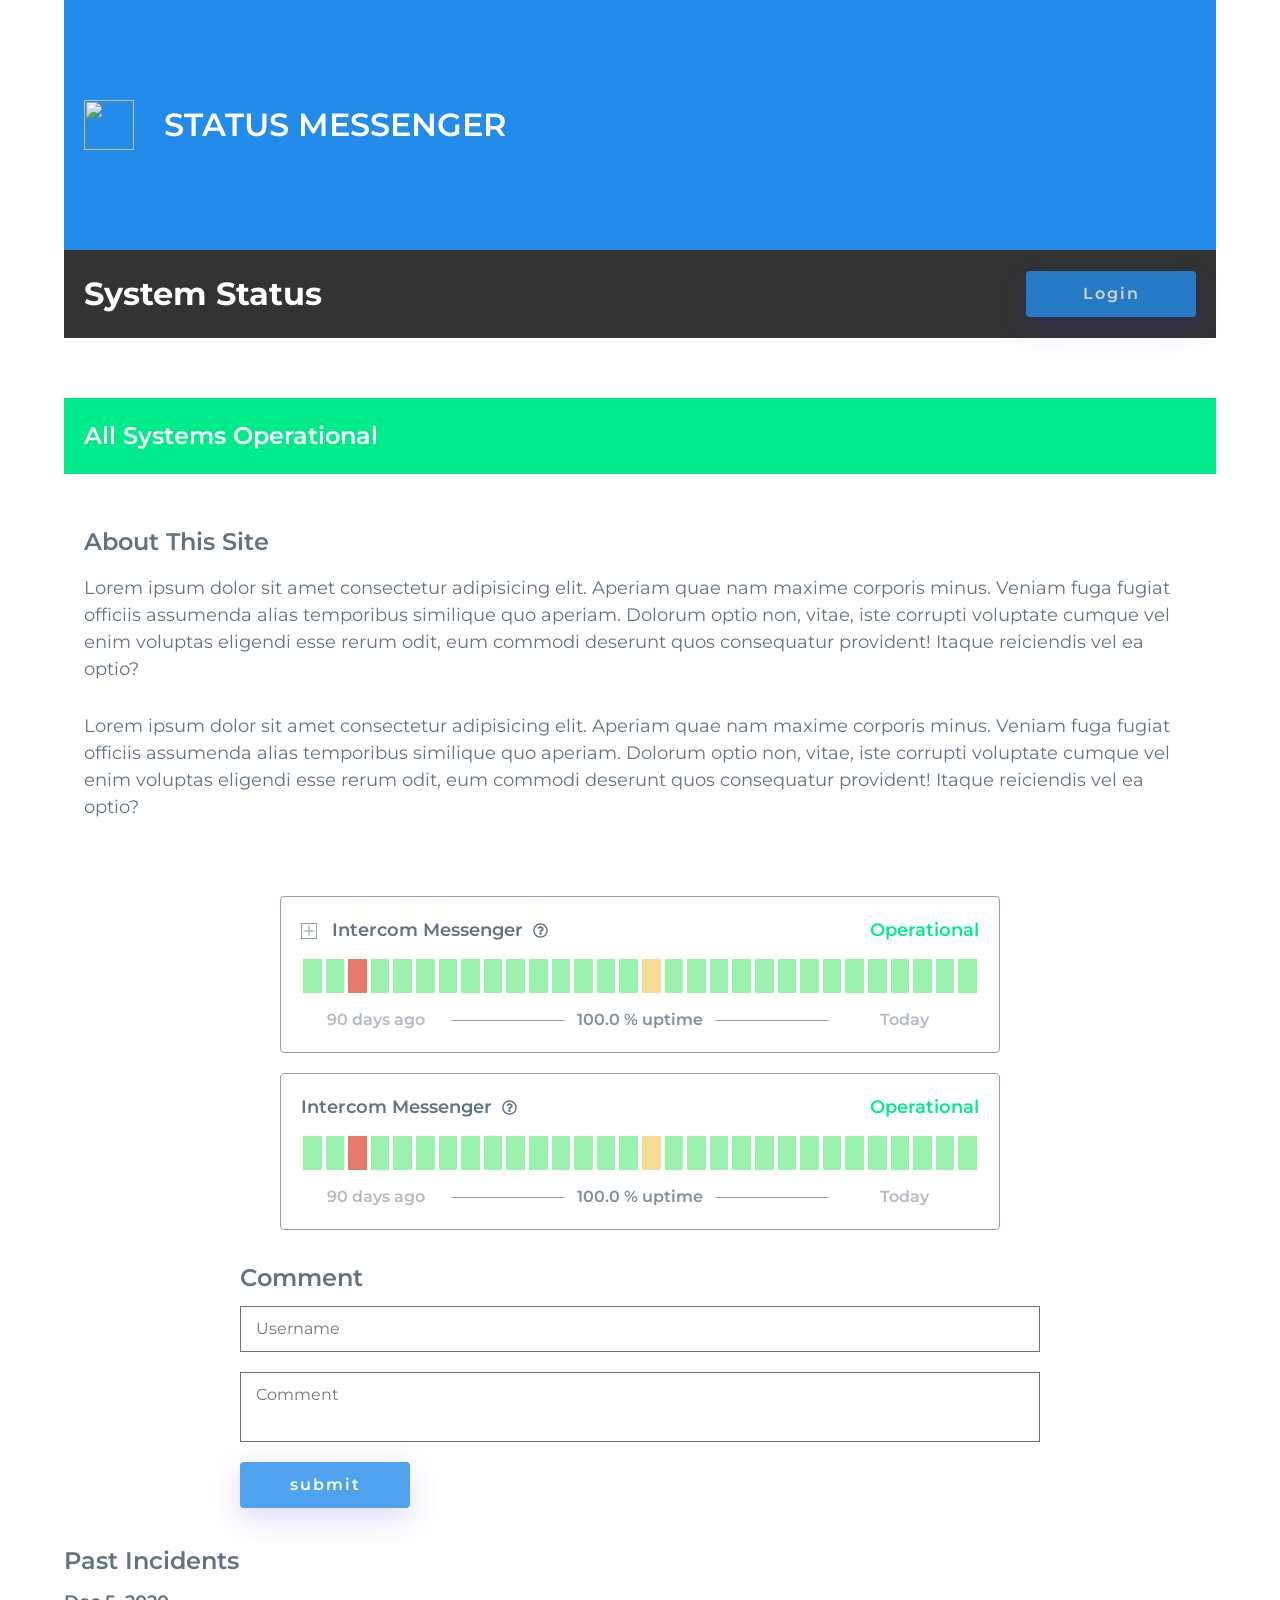
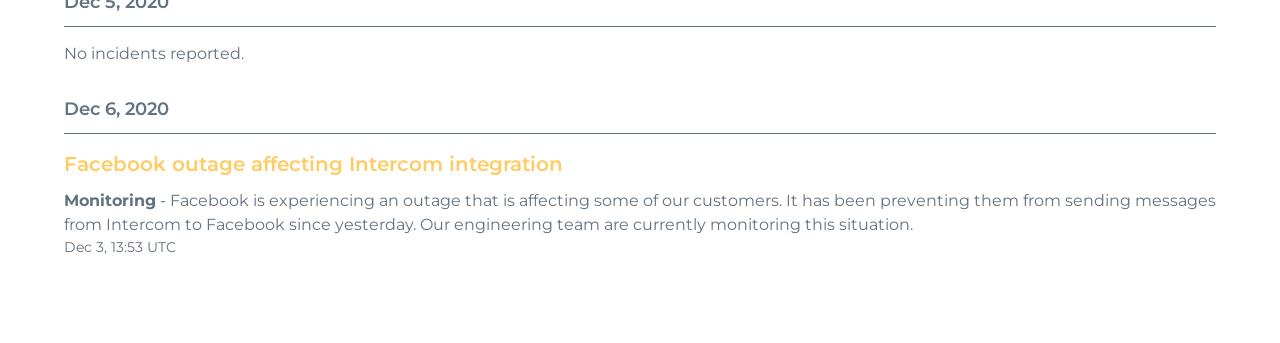
==== commit 22a7ac63: "repush" ====
--- a/index.html
+++ b/index.html
@@ -10,695 +10,799 @@
 </head>
 
 <body>
-
-  <section class="status_messenger_section">
-
-
-    <!-- полоска, а в ній можуть бути інші полоски -->
-    <div class="status_messenger_optional">
-      <div class="status_messenger_profile">
-        <div class="status_messenger_top_info">
-          <div class="status_messenger_title__block">
-            <div class="status_messenger_btn">
-            </div>
-            <div class="status_messenger_title standart_title standart_title_3 color_black">
-              Intercom Messenger
-            </div>
-            <div class="status_messenger_question">
-              <svg aria-hidden="true" focusable="false" data-prefix="far" data-icon="question-circle" role="img"
-                xmlns="http://www.w3.org/2000/svg" viewBox="0 0 512 512"
-                class="svg-inline--fa fa-question-circle fa-w-16 fa-2x">
-                <path fill="currentColor"
-                  d="M256 8C119.043 8 8 119.083 8 256c0 136.997 111.043 248 248 248s248-111.003 248-248C504 119.083 392.957 8 256 8zm0 448c-110.532 0-200-89.431-200-200 0-110.495 89.472-200 200-200 110.491 0 200 89.471 200 200 0 110.53-89.431 200-200 200zm107.244-255.2c0 67.052-72.421 68.084-72.421 92.863V300c0 6.627-5.373 12-12 12h-45.647c-6.627 0-12-5.373-12-12v-8.659c0-35.745 27.1-50.034 47.579-61.516 17.561-9.845 28.324-16.541 28.324-29.579 0-17.246-21.999-28.693-39.784-28.693-23.189 0-33.894 10.977-48.942 29.969-4.057 5.12-11.46 6.071-16.666 2.124l-27.824-21.098c-5.107-3.872-6.251-11.066-2.644-16.363C184.846 131.491 214.94 112 261.794 112c49.071 0 101.45 38.304 101.45 88.8zM298 368c0 23.159-18.841 42-42 42s-42-18.841-42-42 18.841-42 42-42 42 18.841 42 42z"
-                  class=""></path>
-              </svg>
-              <div class="status_messenger_hint sub_title sub_title_0 color_white">
-                app.intercom.com
+  <div class="main_container">
+    <header class="header">
+      <div class="container">
+        <div style='background: #238ceb;' class="header_top__block">
+          <div class="header_img">
+            <img src="https://www.cmsjunkie.com/subdomains/test/sass-demo/img/conversation.svg" alt="">
+          </div>
+          <div class="header_logo_name standart_title standart_title_5 color_white">
+            Status Messenger
+          </div>
+        </div>
+        <div style='background: rgba(0,0,0,0.8);' class="header_bottom__block">
+          <div class="header_title main__title main__title_5 color_white">
+            System Status
+          </div>
+          <div style='background: #238ceb;' class="standart_btn">
+            Login
+          </div>
+        </div>
+      </div>
+      <!-- /.container -->
+    </header>
+    <!-- /.header -->
+
+    <section class="status_content">
+      <div class="container">
+        <div style='background: #00eb8b;' class="status_content_title standart_title standart_title_4 color_white">
+          All Systems Operational
+        </div>
+
+        <div class="status_content_about__block">
+          <div class="status_content_about_title medium_title medium_title_4 color_black">
+            About This Site
+          </div>
+          <div class="status_content_about_text sub_title sub_title_2 color_black">
+            Lorem ipsum dolor sit amet consectetur adipisicing elit. Aperiam quae nam maxime corporis minus. Veniam fuga
+            fugiat officiis assumenda alias temporibus similique quo aperiam. Dolorum optio non, vitae, iste corrupti
+            voluptate cumque vel enim voluptas eligendi esse rerum odit, eum commodi deserunt quos consequatur
+            provident! Itaque reiciendis vel ea optio?
+          </div>
+          <div class="status_content_about_text sub_title sub_title_2 color_black">
+            Lorem ipsum dolor sit amet consectetur adipisicing elit. Aperiam quae nam maxime corporis minus. Veniam fuga
+            fugiat officiis assumenda alias temporibus similique quo aperiam. Dolorum optio non, vitae, iste corrupti
+            voluptate cumque vel enim voluptas eligendi esse rerum odit, eum commodi deserunt quos consequatur
+            provident! Itaque reiciendis vel ea optio?
+          </div>
+        </div>
+        <div class="status_messenger_section">
+          <div class="container">
+            <!-- полоска, а в ній можуть бути інші полоски -->
+            <div class="status_messenger_optional">
+              <div class="status_messenger_profile">
+                <div class="status_messenger_top_info">
+                  <div class="status_messenger_title__block">
+                    <div class="status_messenger_btn">
+                    </div>
+                    <div class="status_messenger_title standart_title standart_title_3 color_black">
+                      Intercom Messenger
+                    </div>
+                    <div class="status_messenger_question">
+                      <svg aria-hidden="true" focusable="false" data-prefix="far" data-icon="question-circle" role="img"
+                        xmlns="http://www.w3.org/2000/svg" viewBox="0 0 512 512"
+                        class="svg-inline--fa fa-question-circle fa-w-16 fa-2x">
+                        <path fill="currentColor"
+                          d="M256 8C119.043 8 8 119.083 8 256c0 136.997 111.043 248 248 248s248-111.003 248-248C504 119.083 392.957 8 256 8zm0 448c-110.532 0-200-89.431-200-200 0-110.495 89.472-200 200-200 110.491 0 200 89.471 200 200 0 110.53-89.431 200-200 200zm107.244-255.2c0 67.052-72.421 68.084-72.421 92.863V300c0 6.627-5.373 12-12 12h-45.647c-6.627 0-12-5.373-12-12v-8.659c0-35.745 27.1-50.034 47.579-61.516 17.561-9.845 28.324-16.541 28.324-29.579 0-17.246-21.999-28.693-39.784-28.693-23.189 0-33.894 10.977-48.942 29.969-4.057 5.12-11.46 6.071-16.666 2.124l-27.824-21.098c-5.107-3.872-6.251-11.066-2.644-16.363C184.846 131.491 214.94 112 261.794 112c49.071 0 101.45 38.304 101.45 88.8zM298 368c0 23.159-18.841 42-42 42s-42-18.841-42-42 18.841-42 42-42 42 18.841 42 42z"
+                          class=""></path>
+                      </svg>
+                      <div class="status_messenger_hint sub_title sub_title_0 color_white">
+                        app.intercom.com
+                      </div>
+                    </div>
+                  </div>
+                  <div class="status_messenger_operational standart_title standart_title_3 color_green">
+                    Operational
+                  </div>
+                </div>
+                <!-- style: #70ed8c (зелений), #de412c (червоний), #f5cc64 (жовтий) -->
+                <!-- data-date: текстове поле -->
+                <!-- data-status: bad, normal, good -->
+                <!-- data-error-name: текстове поле -->
+                <!-- data-hour: текстове поле -->
+                <!-- data-minute: текстове поле -->
+                <!-- data-title: текстове поле -->
+                <!-- data-text: текстове поле -->
+
+                <div class="status_messenger_indicator__block">
+                  <div style='background: #70ed8c;' data-date='22 Oct 2022' data-status='bad'
+                    data-error-name='Partialqwe outage' data-error-hour='1' data-error-minute='10'
+                    data-title='relateded' data-text='No 1downtime decorded on this day'
+                    class="status_messenger_indicator"></div>
+                  <div style='background: #70ed8c;' data-error-hour='1' data-error-minute='20'
+                    data-error-name='Partial outage' data-text='No downtime decorded on this day' data-title='related'
+                    data-date='7 Oct 2020' data-status='good' class="status_messenger_indicator"></div>
+                  <div style='background: #de412c;' data-error-hour='1' data-error-minute='20'
+                    data-error-name='Partial outage' data-text='No downtime decorded on this day' data-title='related'
+                    data-date='7 Oct 2020' data-status='bad' class="status_messenger_indicator"></div>
+                  <div style='background: #70ed8c;' data-error-hour='1' data-error-minute='20'
+                    data-error-name='Partial outage' data-text='No downtime decorded on this day' data-title='related'
+                    data-date='7 Oct 2020' data-status='good' class="status_messenger_indicator"></div>
+                  <div style='background: #70ed8c;' data-error-hour='1' data-error-minute='20'
+                    data-error-name='Partial outage' data-text='No downtime decorded on this day' data-title='related'
+                    data-date='7 Oct 2020' data-status='good' class="status_messenger_indicator"></div>
+                  <div style='background: #70ed8c;' data-error-hour='1' data-error-minute='20'
+                    data-error-name='Partial outage' data-text='No downtime decorded on this day' data-title='related'
+                    data-date='7 Oct 2020' data-status='good' class="status_messenger_indicator"></div>
+                  <div style='background: #70ed8c;' data-error-hour='1' data-error-minute='20'
+                    data-error-name='Partial outage' data-text='No downtime decorded on this day' data-title='related'
+                    data-date='7 Oct 2020' data-status='good' class="status_messenger_indicator"></div>
+                  <div style='background: #70ed8c;' data-error-hour='1' data-error-minute='20'
+                    data-error-name='Partial outage' data-text='No downtime decorded on this day' data-title='related'
+                    data-date='7 Oct 2020' data-status='good' class="status_messenger_indicator"></div>
+                  <div style='background: #70ed8c;' data-error-hour='1' data-error-minute='20'
+                    data-error-name='Partial outage' data-text='No downtime decorded on this day' data-title='related'
+                    data-date='7 Oct 2020' data-status='good' class="status_messenger_indicator"></div>
+                  <div style='background: #70ed8c;' data-error-hour='1' data-error-minute='20'
+                    data-error-name='Partial outage' data-text='No downtime decorded on this day' data-title='related'
+                    data-date='7 Oct 2020' data-status='good' class="status_messenger_indicator"></div>
+                  <div style='background: #70ed8c;' data-error-hour='1' data-error-minute='20'
+                    data-error-name='Partial outage' data-text='No downtime decorded on this day' data-title='related'
+                    data-date='7 Oct 2020' data-status='good' class="status_messenger_indicator"></div>
+                  <div style='background: #70ed8c;' data-error-hour='1' data-error-minute='20'
+                    data-error-name='Partial outage' data-text='No downtime decorded on this day' data-title='related'
+                    data-date='7 Oct 2020' data-status='good' class="status_messenger_indicator"></div>
+                  <div style='background: #70ed8c;' data-error-hour='1' data-error-minute='20'
+                    data-error-name='Partial outage' data-text='No downtime decorded on this day' data-title='related'
+                    data-date='7 Oct 2020' data-status='good' class="status_messenger_indicator"></div>
+                  <div style='background: #70ed8c;' data-error-hour='1' data-error-minute='20'
+                    data-error-name='Partial outage' data-text='No downtime decorded on this day' data-title='related'
+                    data-date='7 Oct 2020' data-status='good' class="status_messenger_indicator"></div>
+                  <div style='background: #70ed8c;' data-error-hour='1' data-error-minute='20'
+                    data-error-name='Partial outage' data-text='No downtime decorded on this day' data-title='related'
+                    data-date='7 Oct 2020' data-status='good' class="status_messenger_indicator"></div>
+                  <div style='background: #f5cc64;' data-error-hour='1' data-error-minute='20'
+                    data-error-name='Partial outage' data-text='No downtime decorded on this day' data-title='related'
+                    data-date='7 Oct 2020' data-status='normal' class="status_messenger_indicator"></div>
+                  <div style='background: #70ed8c;' data-error-hour='1' data-error-minute='20'
+                    data-error-name='Partial outage' data-text='No downtime decorded on this day' data-title='related'
+                    data-date='7 Oct 2020' data-status='good' class="status_messenger_indicator"></div>
+                  <div style='background: #70ed8c;' data-error-hour='1' data-error-minute='20'
+                    data-error-name='Partial outage' data-text='No downtime decorded on this day' data-title='related'
+                    data-date='7 Oct 2020' data-status='good' class="status_messenger_indicator"></div>
+                  <div style='background: #70ed8c;' data-error-hour='1' data-error-minute='20'
+                    data-error-name='Partial outage' data-text='No downtime decorded on this day' data-title='related'
+                    data-date='7 Oct 2020' data-status='good' class="status_messenger_indicator"></div>
+                  <div style='background: #70ed8c;' data-error-hour='1' data-error-minute='20'
+                    data-error-name='Partial outage' data-text='No downtime decorded on this day' data-title='related'
+                    data-date='7 Oct 2020' data-status='good' class="status_messenger_indicator"></div>
+                  <div style='background: #70ed8c;' data-error-hour='1' data-error-minute='20'
+                    data-error-name='Partial outage' data-text='No downtime decorded on this day' data-title='related'
+                    data-date='7 Oct 2020' data-status='good' class="status_messenger_indicator"></div>
+                  <div style='background: #70ed8c;' data-error-hour='1' data-error-minute='20'
+                    data-error-name='Partial outage' data-text='No downtime decorded on this day' data-title='related'
+                    data-date='7 Oct 2020' data-status='good' class="status_messenger_indicator"></div>
+                  <div style='background: #70ed8c;' data-error-hour='1' data-error-minute='20'
+                    data-error-name='Partial outage' data-text='No downtime decorded on this day' data-title='related'
+                    data-date='7 Oct 2020' data-status='good' class="status_messenger_indicator"></div>
+                  <div style='background: #70ed8c;' data-error-hour='1' data-error-minute='20'
+                    data-error-name='Partial outage' data-text='No downtime decorded on this day' data-title='related'
+                    data-date='7 Oct 2020' data-status='good' class="status_messenger_indicator"></div>
+                  <div style='background: #70ed8c;' data-error-hour='1' data-error-minute='20'
+                    data-error-name='Partial outage' data-text='No downtime decorded on this day' data-title='related'
+                    data-date='7 Oct 2020' data-status='good' class="status_messenger_indicator"></div>
+                  <div style='background: #70ed8c;' data-error-hour='1' data-error-minute='20'
+                    data-error-name='Partial outage' data-text='No downtime decorded on this day' data-title='related'
+                    data-date='7 Oct 2020' data-status='good' class="status_messenger_indicator"></div>
+                  <div style='background: #70ed8c;' data-error-hour='1' data-error-minute='20'
+                    data-error-name='Partial outage' data-text='No downtime decorded on this day' data-title='related'
+                    data-date='7 Oct 2020' data-status='good' class="status_messenger_indicator"></div>
+                  <div style='background: #70ed8c;' data-error-hour='1' data-error-minute='20'
+                    data-error-name='Partial outage' data-text='No downtime decorded on this day' data-title='related'
+                    data-date='7 Oct 2020' data-status='good' class="status_messenger_indicator"></div>
+                  <div style='background: #70ed8c;' data-error-hour='1' data-error-minute='20'
+                    data-error-name='Partial outage' data-text='No downtime decorded on this day' data-title='related'
+                    data-date='7 Oct 2020' data-status='good' class="status_messenger_indicator"></div>
+                  <div style='background: #70ed8c;' data-error-hour='1' data-error-minute='20'
+                    data-error-name='Partial outage' data-text='No downtime decorded on this day' data-title='related'
+                    data-date='7 Oct 2020' data-status='good' class="status_messenger_indicator"></div>
+                  <div class="status_messenger_popup__block normal">
+                    <div class="status_messenger_popup__block_arrow"></div>
+                    <div class="status_messenger_popup_date medium_title medium_title_2 color_black">
+                      7 Oct 2020
+                    </div>
+                    <div class="status_messenger_popup_error__block">
+                      <div class="status_messenger_popup_error_svg">
+                        <img class="status_messenger_popup_error_normal" src="./static/source/img/normal.svg" alt="">
+                        <img class="status_messenger_popup_error_bad" src="./static/source/img/bad.svg" alt="">
+                      </div>
+                      <div class="status_messenger_popup_error_title standart_title standart_title_2 color_black">
+                        Partial outage
+                      </div>
+                      <div
+                        class="status_messenger_popup_error_hours__block standart_title standart_title_2 color_black">
+                        <span class="status_messenger_popup_error_hours">1</span>
+                        hrs
+                      </div>
+                      <div
+                        class="status_messenger_popup_error_minutes__block standart_title standart_title_2 color_black">
+                        <span class="status_messenger_popup_error_minutes">20</span>
+                        mins
+                      </div>
+                    </div>
+                    <div class="status_messenger_popup_title medium_title medium_title_2 color_black">
+                      related
+                    </div>
+                    <div class="status_messenger_popup_text sub_title sub_title_0 color_black">
+                      No downtime decorded on this day lorem100
+                    </div>
+                  </div>
+                  <div class="status_messenger_popup__block_absolute_arrow"></div>
+                </div>
+                <div class="status_messenger_information__block">
+                  <div class="status_messenger_date medium_title medium_title_2 color_black">
+                    90 days ago
+                  </div>
+                  <div class="status_messenger_information_line"></div>
+                  <div class="status_messenger_uptime medium_title medium_title_2 color_black">
+                    100.0 % uptime
+                  </div>
+                  <div class="status_messenger_information_line"></div>
+                  <div class="status_messenger_day medium_title medium_title_2 color_black">
+                    Today
+                  </div>
+                </div>
+              </div>
+              <div class="status_messenger_profile__wrapper">
+                <div class="status_messenger_profile">
+                  <div class="status_messenger_top_info">
+                    <div class="status_messenger_title__block">
+                      <div class="status_messenger_title standart_title standart_title_3 color_black">
+                        Intercom Messenger
+                      </div>
+                      <div class="status_messenger_question">
+                        <svg aria-hidden="true" focusable="false" data-prefix="far" data-icon="question-circle"
+                          role="img" xmlns="http://www.w3.org/2000/svg" viewBox="0 0 512 512"
+                          class="svg-inline--fa fa-question-circle fa-w-16 fa-2x">
+                          <path fill="currentColor"
+                            d="M256 8C119.043 8 8 119.083 8 256c0 136.997 111.043 248 248 248s248-111.003 248-248C504 119.083 392.957 8 256 8zm0 448c-110.532 0-200-89.431-200-200 0-110.495 89.472-200 200-200 110.491 0 200 89.471 200 200 0 110.53-89.431 200-200 200zm107.244-255.2c0 67.052-72.421 68.084-72.421 92.863V300c0 6.627-5.373 12-12 12h-45.647c-6.627 0-12-5.373-12-12v-8.659c0-35.745 27.1-50.034 47.579-61.516 17.561-9.845 28.324-16.541 28.324-29.579 0-17.246-21.999-28.693-39.784-28.693-23.189 0-33.894 10.977-48.942 29.969-4.057 5.12-11.46 6.071-16.666 2.124l-27.824-21.098c-5.107-3.872-6.251-11.066-2.644-16.363C184.846 131.491 214.94 112 261.794 112c49.071 0 101.45 38.304 101.45 88.8zM298 368c0 23.159-18.841 42-42 42s-42-18.841-42-42 18.841-42 42-42 42 18.841 42 42z"
+                            class=""></path>
+                        </svg>
+                        <div class="status_messenger_hint sub_title sub_title_0 color_white">
+                          app.intercom.com
+                        </div>
+                      </div>
+                    </div>
+                    <div class="status_messenger_operational standart_title standart_title_3 color_green">
+                      Operational
+                    </div>
+                  </div>
+                  <!-- style: #70ed8c (зелений), #de412c (червоний), #f5cc64 (жовтий) -->
+                  <!-- data-date: текстове поле -->
+                  <!-- data-status: bad, normal, good -->
+                  <!-- data-error-name: текстове поле -->
+                  <!-- data-hour: текстове поле -->
+                  <!-- data-minute: текстове поле -->
+                  <!-- data-title: текстове поле -->
+                  <!-- data-text: текстове поле -->
+
+                  <div class="status_messenger_indicator__block">
+                    <div style='background: #70ed8c;' data-date='22 Oct 2022' data-status='bad'
+                      data-error-name='Partialqwe outage' data-error-hour='1' data-error-minute='10'
+                      data-title='relateded' data-text='No 1downtime decorded on this day'
+                      class="status_messenger_indicator"></div>
+                    <div style='background: #70ed8c;' data-error-hour='1' data-error-minute='20'
+                      data-error-name='Partial outage' data-text='No downtime decorded on this day' data-title='related'
+                      data-date='7 Oct 2020' data-status='good' class="status_messenger_indicator"></div>
+                    <div style='background: #de412c;' data-error-hour='1' data-error-minute='20'
+                      data-error-name='Partial outage' data-text='No downtime decorded on this day' data-title='related'
+                      data-date='7 Oct 2020' data-status='bad' class="status_messenger_indicator"></div>
+                    <div style='background: #70ed8c;' data-error-hour='1' data-error-minute='20'
+                      data-error-name='Partial outage' data-text='No downtime decorded on this day' data-title='related'
+                      data-date='7 Oct 2020' data-status='good' class="status_messenger_indicator"></div>
+                    <div style='background: #70ed8c;' data-error-hour='1' data-error-minute='20'
+                      data-error-name='Partial outage' data-text='No downtime decorded on this day' data-title='related'
+                      data-date='7 Oct 2020' data-status='good' class="status_messenger_indicator"></div>
+                    <div style='background: #70ed8c;' data-error-hour='1' data-error-minute='20'
+                      data-error-name='Partial outage' data-text='No downtime decorded on this day' data-title='related'
+                      data-date='7 Oct 2020' data-status='good' class="status_messenger_indicator"></div>
+                    <div style='background: #70ed8c;' data-error-hour='1' data-error-minute='20'
+                      data-error-name='Partial outage' data-text='No downtime decorded on this day' data-title='related'
+                      data-date='7 Oct 2020' data-status='good' class="status_messenger_indicator"></div>
+                    <div style='background: #70ed8c;' data-error-hour='1' data-error-minute='20'
+                      data-error-name='Partial outage' data-text='No downtime decorded on this day' data-title='related'
+                      data-date='7 Oct 2020' data-status='good' class="status_messenger_indicator"></div>
+                    <div style='background: #70ed8c;' data-error-hour='1' data-error-minute='20'
+                      data-error-name='Partial outage' data-text='No downtime decorded on this day' data-title='related'
+                      data-date='7 Oct 2020' data-status='good' class="status_messenger_indicator"></div>
+                    <div style='background: #70ed8c;' data-error-hour='1' data-error-minute='20'
+                      data-error-name='Partial outage' data-text='No downtime decorded on this day' data-title='related'
+                      data-date='7 Oct 2020' data-status='good' class="status_messenger_indicator"></div>
+                    <div style='background: #70ed8c;' data-error-hour='1' data-error-minute='20'
+                      data-error-name='Partial outage' data-text='No downtime decorded on this day' data-title='related'
+                      data-date='7 Oct 2020' data-status='good' class="status_messenger_indicator"></div>
+                    <div style='background: #70ed8c;' data-error-hour='1' data-error-minute='20'
+                      data-error-name='Partial outage' data-text='No downtime decorded on this day' data-title='related'
+                      data-date='7 Oct 2020' data-status='good' class="status_messenger_indicator"></div>
+                    <div style='background: #70ed8c;' data-error-hour='1' data-error-minute='20'
+                      data-error-name='Partial outage' data-text='No downtime decorded on this day' data-title='related'
+                      data-date='7 Oct 2020' data-status='good' class="status_messenger_indicator"></div>
+                    <div style='background: #70ed8c;' data-error-hour='1' data-error-minute='20'
+                      data-error-name='Partial outage' data-text='No downtime decorded on this day' data-title='related'
+                      data-date='7 Oct 2020' data-status='good' class="status_messenger_indicator"></div>
+                    <div style='background: #70ed8c;' data-error-hour='1' data-error-minute='20'
+                      data-error-name='Partial outage' data-text='No downtime decorded on this day' data-title='related'
+                      data-date='7 Oct 2020' data-status='good' class="status_messenger_indicator"></div>
+                    <div style='background: #f5cc64;' data-error-hour='1' data-error-minute='20'
+                      data-error-name='Partial outage' data-text='No downtime decorded on this day' data-title='related'
+                      data-date='7 Oct 2020' data-status='normal' class="status_messenger_indicator"></div>
+                    <div style='background: #70ed8c;' data-error-hour='1' data-error-minute='20'
+                      data-error-name='Partial outage' data-text='No downtime decorded on this day' data-title='related'
+                      data-date='7 Oct 2020' data-status='good' class="status_messenger_indicator"></div>
+                    <div style='background: #70ed8c;' data-error-hour='1' data-error-minute='20'
+                      data-error-name='Partial outage' data-text='No downtime decorded on this day' data-title='related'
+                      data-date='7 Oct 2020' data-status='good' class="status_messenger_indicator"></div>
+                    <div style='background: #70ed8c;' data-error-hour='1' data-error-minute='20'
+                      data-error-name='Partial outage' data-text='No downtime decorded on this day' data-title='related'
+                      data-date='7 Oct 2020' data-status='good' class="status_messenger_indicator"></div>
+                    <div style='background: #70ed8c;' data-error-hour='1' data-error-minute='20'
+                      data-error-name='Partial outage' data-text='No downtime decorded on this day' data-title='related'
+                      data-date='7 Oct 2020' data-status='good' class="status_messenger_indicator"></div>
+                    <div style='background: #70ed8c;' data-error-hour='1' data-error-minute='20'
+                      data-error-name='Partial outage' data-text='No downtime decorded on this day' data-title='related'
+                      data-date='7 Oct 2020' data-status='good' class="status_messenger_indicator"></div>
+                    <div style='background: #70ed8c;' data-error-hour='1' data-error-minute='20'
+                      data-error-name='Partial outage' data-text='No downtime decorded on this day' data-title='related'
+                      data-date='7 Oct 2020' data-status='good' class="status_messenger_indicator"></div>
+                    <div style='background: #70ed8c;' data-error-hour='1' data-error-minute='20'
+                      data-error-name='Partial outage' data-text='No downtime decorded on this day' data-title='related'
+                      data-date='7 Oct 2020' data-status='good' class="status_messenger_indicator"></div>
+                    <div style='background: #70ed8c;' data-error-hour='1' data-error-minute='20'
+                      data-error-name='Partial outage' data-text='No downtime decorded on this day' data-title='related'
+                      data-date='7 Oct 2020' data-status='good' class="status_messenger_indicator"></div>
+                    <div style='background: #70ed8c;' data-error-hour='1' data-error-minute='20'
+                      data-error-name='Partial outage' data-text='No downtime decorded on this day' data-title='related'
+                      data-date='7 Oct 2020' data-status='good' class="status_messenger_indicator"></div>
+                    <div style='background: #70ed8c;' data-error-hour='1' data-error-minute='20'
+                      data-error-name='Partial outage' data-text='No downtime decorded on this day' data-title='related'
+                      data-date='7 Oct 2020' data-status='good' class="status_messenger_indicator"></div>
+                    <div style='background: #70ed8c;' data-error-hour='1' data-error-minute='20'
+                      data-error-name='Partial outage' data-text='No downtime decorded on this day' data-title='related'
+                      data-date='7 Oct 2020' data-status='good' class="status_messenger_indicator"></div>
+                    <div style='background: #70ed8c;' data-error-hour='1' data-error-minute='20'
+                      data-error-name='Partial outage' data-text='No downtime decorded on this day' data-title='related'
+                      data-date='7 Oct 2020' data-status='good' class="status_messenger_indicator"></div>
+                    <div style='background: #70ed8c;' data-error-hour='1' data-error-minute='20'
+                      data-error-name='Partial outage' data-text='No downtime decorded on this day' data-title='related'
+                      data-date='7 Oct 2020' data-status='good' class="status_messenger_indicator"></div>
+                    <div style='background: #70ed8c;' data-error-hour='1' data-error-minute='20'
+                      data-error-name='Partial outage' data-text='No downtime decorded on this day' data-title='related'
+                      data-date='7 Oct 2020' data-status='good' class="status_messenger_indicator"></div>
+                    <div class="status_messenger_popup__block normal">
+                      <div class="status_messenger_popup__block_arrow"></div>
+                      <div class="status_messenger_popup_date medium_title medium_title_2 color_black">
+                        7 Oct 2020
+                      </div>
+                      <div class="status_messenger_popup_error__block">
+                        <div class="status_messenger_popup_error_svg">
+                          <img class="status_messenger_popup_error_normal" src="./static/source/img/normal.svg" alt="">
+                          <img class="status_messenger_popup_error_bad" src="./static/source/img/bad.svg" alt="">
+                        </div>
+                        <div class="status_messenger_popup_error_title standart_title standart_title_2 color_black">
+                          Partial outage
+                        </div>
+                        <div
+                          class="status_messenger_popup_error_hours__block standart_title standart_title_2 color_black">
+                          <span class="status_messenger_popup_error_hours">1</span>
+                          hrs
+                        </div>
+                        <div
+                          class="status_messenger_popup_error_minutes__block standart_title standart_title_2 color_black">
+                          <span class="status_messenger_popup_error_minutes">20</span>
+                          mins
+                        </div>
+                      </div>
+                      <div class="status_messenger_popup_title medium_title medium_title_2 color_black">
+                        related
+                      </div>
+                      <div class="status_messenger_popup_text sub_title sub_title_0 color_black">
+                        No downtime decorded on this day lorem100
+                      </div>
+                    </div>
+                    <div class="status_messenger_popup__block_absolute_arrow"></div>
+                  </div>
+                  <div class="status_messenger_information__block">
+                    <div class="status_messenger_date medium_title medium_title_2 color_black">
+                      90 days ago
+                    </div>
+                    <div class="status_messenger_information_line"></div>
+                    <div class="status_messenger_uptime medium_title medium_title_2 color_black">
+                      100.0 % uptime
+                    </div>
+                    <div class="status_messenger_information_line"></div>
+                    <div class="status_messenger_day medium_title medium_title_2 color_black">
+                      Today
+                    </div>
+                  </div>
+                </div>
+                <div class="status_messenger_profile">
+                  <div class="status_messenger_top_info">
+                    <div class="status_messenger_title__block">
+                      <div class="status_messenger_title standart_title standart_title_3 color_black">
+                        Intercom Messenger
+                      </div>
+                      <div class="status_messenger_question">
+                        <svg aria-hidden="true" focusable="false" data-prefix="far" data-icon="question-circle"
+                          role="img" xmlns="http://www.w3.org/2000/svg" viewBox="0 0 512 512"
+                          class="svg-inline--fa fa-question-circle fa-w-16 fa-2x">
+                          <path fill="currentColor"
+                            d="M256 8C119.043 8 8 119.083 8 256c0 136.997 111.043 248 248 248s248-111.003 248-248C504 119.083 392.957 8 256 8zm0 448c-110.532 0-200-89.431-200-200 0-110.495 89.472-200 200-200 110.491 0 200 89.471 200 200 0 110.53-89.431 200-200 200zm107.244-255.2c0 67.052-72.421 68.084-72.421 92.863V300c0 6.627-5.373 12-12 12h-45.647c-6.627 0-12-5.373-12-12v-8.659c0-35.745 27.1-50.034 47.579-61.516 17.561-9.845 28.324-16.541 28.324-29.579 0-17.246-21.999-28.693-39.784-28.693-23.189 0-33.894 10.977-48.942 29.969-4.057 5.12-11.46 6.071-16.666 2.124l-27.824-21.098c-5.107-3.872-6.251-11.066-2.644-16.363C184.846 131.491 214.94 112 261.794 112c49.071 0 101.45 38.304 101.45 88.8zM298 368c0 23.159-18.841 42-42 42s-42-18.841-42-42 18.841-42 42-42 42 18.841 42 42z"
+                            class=""></path>
+                        </svg>
+                        <div class="status_messenger_hint sub_title sub_title_0 color_white">
+                          app.intercom.com
+                        </div>
+                      </div>
+                    </div>
+                    <div class="status_messenger_operational standart_title standart_title_3 color_green">
+                      Operational
+                    </div>
+                  </div>
+                  <!-- style: #70ed8c (зелений), #de412c (червоний), #f5cc64 (жовтий) -->
+                  <!-- data-date: текстове поле -->
+                  <!-- data-status: bad, normal, good -->
+                  <!-- data-error-name: текстове поле -->
+                  <!-- data-hour: текстове поле -->
+                  <!-- data-minute: текстове поле -->
+                  <!-- data-title: текстове поле -->
+                  <!-- data-text: текстове поле -->
+
+                  <div class="status_messenger_indicator__block">
+                    <div style='background: #70ed8c;' data-date='22 Oct 2022' data-status='bad'
+                      data-error-name='Partialqwe outage' data-error-hour='1' data-error-minute='10'
+                      data-title='relateded' data-text='No 1downtime decorded on this day'
+                      class="status_messenger_indicator"></div>
+                    <div style='background: #70ed8c;' data-error-hour='1' data-error-minute='20'
+                      data-error-name='Partial outage' data-text='No downtime decorded on this day' data-title='related'
+                      data-date='7 Oct 2020' data-status='good' class="status_messenger_indicator"></div>
+                    <div style='background: #de412c;' data-error-hour='1' data-error-minute='20'
+                      data-error-name='Partial outage' data-text='No downtime decorded on this day' data-title='related'
+                      data-date='7 Oct 2020' data-status='bad' class="status_messenger_indicator"></div>
+                    <div style='background: #70ed8c;' data-error-hour='1' data-error-minute='20'
+                      data-error-name='Partial outage' data-text='No downtime decorded on this day' data-title='related'
+                      data-date='7 Oct 2020' data-status='good' class="status_messenger_indicator"></div>
+                    <div style='background: #70ed8c;' data-error-hour='1' data-error-minute='20'
+                      data-error-name='Partial outage' data-text='No downtime decorded on this day' data-title='related'
+                      data-date='7 Oct 2020' data-status='good' class="status_messenger_indicator"></div>
+                    <div style='background: #70ed8c;' data-error-hour='1' data-error-minute='20'
+                      data-error-name='Partial outage' data-text='No downtime decorded on this day' data-title='related'
+                      data-date='7 Oct 2020' data-status='good' class="status_messenger_indicator"></div>
+                    <div style='background: #70ed8c;' data-error-hour='1' data-error-minute='20'
+                      data-error-name='Partial outage' data-text='No downtime decorded on this day' data-title='related'
+                      data-date='7 Oct 2020' data-status='good' class="status_messenger_indicator"></div>
+                    <div style='background: #70ed8c;' data-error-hour='1' data-error-minute='20'
+                      data-error-name='Partial outage' data-text='No downtime decorded on this day' data-title='related'
+                      data-date='7 Oct 2020' data-status='good' class="status_messenger_indicator"></div>
+                    <div style='background: #70ed8c;' data-error-hour='1' data-error-minute='20'
+                      data-error-name='Partial outage' data-text='No downtime decorded on this day' data-title='related'
+                      data-date='7 Oct 2020' data-status='good' class="status_messenger_indicator"></div>
+                    <div style='background: #70ed8c;' data-error-hour='1' data-error-minute='20'
+                      data-error-name='Partial outage' data-text='No downtime decorded on this day' data-title='related'
+                      data-date='7 Oct 2020' data-status='good' class="status_messenger_indicator"></div>
+                    <div style='background: #70ed8c;' data-error-hour='1' data-error-minute='20'
+                      data-error-name='Partial outage' data-text='No downtime decorded on this day' data-title='related'
+                      data-date='7 Oct 2020' data-status='good' class="status_messenger_indicator"></div>
+                    <div style='background: #70ed8c;' data-error-hour='1' data-error-minute='20'
+                      data-error-name='Partial outage' data-text='No downtime decorded on this day' data-title='related'
+                      data-date='7 Oct 2020' data-status='good' class="status_messenger_indicator"></div>
+                    <div style='background: #70ed8c;' data-error-hour='1' data-error-minute='20'
+                      data-error-name='Partial outage' data-text='No downtime decorded on this day' data-title='related'
+                      data-date='7 Oct 2020' data-status='good' class="status_messenger_indicator"></div>
+                    <div style='background: #70ed8c;' data-error-hour='1' data-error-minute='20'
+                      data-error-name='Partial outage' data-text='No downtime decorded on this day' data-title='related'
+                      data-date='7 Oct 2020' data-status='good' class="status_messenger_indicator"></div>
+                    <div style='background: #70ed8c;' data-error-hour='1' data-error-minute='20'
+                      data-error-name='Partial outage' data-text='No downtime decorded on this day' data-title='related'
+                      data-date='7 Oct 2020' data-status='good' class="status_messenger_indicator"></div>
+                    <div style='background: #f5cc64;' data-error-hour='1' data-error-minute='20'
+                      data-error-name='Partial outage' data-text='No downtime decorded on this day' data-title='related'
+                      data-date='7 Oct 2020' data-status='normal' class="status_messenger_indicator"></div>
+                    <div style='background: #70ed8c;' data-error-hour='1' data-error-minute='20'
+                      data-error-name='Partial outage' data-text='No downtime decorded on this day' data-title='related'
+                      data-date='7 Oct 2020' data-status='good' class="status_messenger_indicator"></div>
+                    <div style='background: #70ed8c;' data-error-hour='1' data-error-minute='20'
+                      data-error-name='Partial outage' data-text='No downtime decorded on this day' data-title='related'
+                      data-date='7 Oct 2020' data-status='good' class="status_messenger_indicator"></div>
+                    <div style='background: #70ed8c;' data-error-hour='1' data-error-minute='20'
+                      data-error-name='Partial outage' data-text='No downtime decorded on this day' data-title='related'
+                      data-date='7 Oct 2020' data-status='good' class="status_messenger_indicator"></div>
+                    <div style='background: #70ed8c;' data-error-hour='1' data-error-minute='20'
+                      data-error-name='Partial outage' data-text='No downtime decorded on this day' data-title='related'
+                      data-date='7 Oct 2020' data-status='good' class="status_messenger_indicator"></div>
+                    <div style='background: #70ed8c;' data-error-hour='1' data-error-minute='20'
+                      data-error-name='Partial outage' data-text='No downtime decorded on this day' data-title='related'
+                      data-date='7 Oct 2020' data-status='good' class="status_messenger_indicator"></div>
+                    <div style='background: #70ed8c;' data-error-hour='1' data-error-minute='20'
+                      data-error-name='Partial outage' data-text='No downtime decorded on this day' data-title='related'
+                      data-date='7 Oct 2020' data-status='good' class="status_messenger_indicator"></div>
+                    <div style='background: #70ed8c;' data-error-hour='1' data-error-minute='20'
+                      data-error-name='Partial outage' data-text='No downtime decorded on this day' data-title='related'
+                      data-date='7 Oct 2020' data-status='good' class="status_messenger_indicator"></div>
+                    <div style='background: #70ed8c;' data-error-hour='1' data-error-minute='20'
+                      data-error-name='Partial outage' data-text='No downtime decorded on this day' data-title='related'
+                      data-date='7 Oct 2020' data-status='good' class="status_messenger_indicator"></div>
+                    <div style='background: #70ed8c;' data-error-hour='1' data-error-minute='20'
+                      data-error-name='Partial outage' data-text='No downtime decorded on this day' data-title='related'
+                      data-date='7 Oct 2020' data-status='good' class="status_messenger_indicator"></div>
+                    <div style='background: #70ed8c;' data-error-hour='1' data-error-minute='20'
+                      data-error-name='Partial outage' data-text='No downtime decorded on this day' data-title='related'
+                      data-date='7 Oct 2020' data-status='good' class="status_messenger_indicator"></div>
+                    <div style='background: #70ed8c;' data-error-hour='1' data-error-minute='20'
+                      data-error-name='Partial outage' data-text='No downtime decorded on this day' data-title='related'
+                      data-date='7 Oct 2020' data-status='good' class="status_messenger_indicator"></div>
+                    <div style='background: #70ed8c;' data-error-hour='1' data-error-minute='20'
+                      data-error-name='Partial outage' data-text='No downtime decorded on this day' data-title='related'
+                      data-date='7 Oct 2020' data-status='good' class="status_messenger_indicator"></div>
+                    <div style='background: #70ed8c;' data-error-hour='1' data-error-minute='20'
+                      data-error-name='Partial outage' data-text='No downtime decorded on this day' data-title='related'
+                      data-date='7 Oct 2020' data-status='good' class="status_messenger_indicator"></div>
+                    <div style='background: #70ed8c;' data-error-hour='1' data-error-minute='20'
+                      data-error-name='Partial outage' data-text='No downtime decorded on this day' data-title='related'
+                      data-date='7 Oct 2020' data-status='good' class="status_messenger_indicator"></div>
+                    <div class="status_messenger_popup__block normal">
+                      <div class="status_messenger_popup__block_arrow"></div>
+                      <div class="status_messenger_popup_date medium_title medium_title_2 color_black">
+                        7 Oct 2020
+                      </div>
+                      <div class="status_messenger_popup_error__block">
+                        <div class="status_messenger_popup_error_svg">
+                          <img class="status_messenger_popup_error_normal" src="./static/source/img/normal.svg" alt="">
+                          <img class="status_messenger_popup_error_bad" src="./static/source/img/bad.svg" alt="">
+                        </div>
+                        <div class="status_messenger_popup_error_title standart_title standart_title_2 color_black">
+                          Partial outage
+                        </div>
+                        <div
+                          class="status_messenger_popup_error_hours__block standart_title standart_title_2 color_black">
+                          <span class="status_messenger_popup_error_hours">1</span>
+                          hrs
+                        </div>
+                        <div
+                          class="status_messenger_popup_error_minutes__block standart_title standart_title_2 color_black">
+                          <span class="status_messenger_popup_error_minutes">20</span>
+                          mins
+                        </div>
+                      </div>
+                      <div class="status_messenger_popup_title medium_title medium_title_2 color_black">
+                        related
+                      </div>
+                      <div class="status_messenger_popup_text sub_title sub_title_0 color_black">
+                        No downtime decorded on this day lorem100
+                      </div>
+                    </div>
+                    <div class="status_messenger_popup__block_absolute_arrow"></div>
+                  </div>
+                  <div class="status_messenger_information__block">
+                    <div class="status_messenger_date medium_title medium_title_2 color_black">
+                      90 days ago
+                    </div>
+                    <div class="status_messenger_information_line"></div>
+                    <div class="status_messenger_uptime medium_title medium_title_2 color_black">
+                      100.0 % uptime
+                    </div>
+                    <div class="status_messenger_information_line"></div>
+                    <div class="status_messenger_day medium_title medium_title_2 color_black">
+                      Today
+                    </div>
+                  </div>
+                </div>
               </div>
             </div>
-          </div>
-          <div class="status_messenger_operational standart_title standart_title_3 color_green">
-            Operational
-          </div>
-        </div>
-        <!-- style: #70ed8c (зелений), #de412c (червоний), #f5cc64 (жовтий) -->
-        <!-- data-date: текстове поле -->
-        <!-- data-status: bad, normal, good -->
-        <!-- data-error-name: текстове поле -->
-        <!-- data-hour: текстове поле -->
-        <!-- data-minute: текстове поле -->
-        <!-- data-title: текстове поле -->
-        <!-- data-text: текстове поле -->
-
-        <div class="status_messenger_indicator__block">
-          <div style='background: #70ed8c;' data-date='22 Oct 2022' data-status='bad'
-            data-error-name='Partialqwe outage' data-error-hour='1' data-error-minute='10' data-title='relateded'
-            data-text='No 1downtime decorded on this day' class="status_messenger_indicator"></div>
-          <div style='background: #70ed8c;' data-error-hour='1' data-error-minute='20' data-error-name='Partial outage'
-            data-text='No downtime decorded on this day' data-title='related' data-date='7 Oct 2020' data-status='good'
-            class="status_messenger_indicator"></div>
-          <div style='background: #de412c;' data-error-hour='1' data-error-minute='20' data-error-name='Partial outage'
-            data-text='No downtime decorded on this day' data-title='related' data-date='7 Oct 2020' data-status='bad'
-            class="status_messenger_indicator"></div>
-          <div style='background: #70ed8c;' data-error-hour='1' data-error-minute='20' data-error-name='Partial outage'
-            data-text='No downtime decorded on this day' data-title='related' data-date='7 Oct 2020' data-status='good'
-            class="status_messenger_indicator"></div>
-          <div style='background: #70ed8c;' data-error-hour='1' data-error-minute='20' data-error-name='Partial outage'
-            data-text='No downtime decorded on this day' data-title='related' data-date='7 Oct 2020' data-status='good'
-            class="status_messenger_indicator"></div>
-          <div style='background: #70ed8c;' data-error-hour='1' data-error-minute='20' data-error-name='Partial outage'
-            data-text='No downtime decorded on this day' data-title='related' data-date='7 Oct 2020' data-status='good'
-            class="status_messenger_indicator"></div>
-          <div style='background: #70ed8c;' data-error-hour='1' data-error-minute='20' data-error-name='Partial outage'
-            data-text='No downtime decorded on this day' data-title='related' data-date='7 Oct 2020' data-status='good'
-            class="status_messenger_indicator"></div>
-          <div style='background: #70ed8c;' data-error-hour='1' data-error-minute='20' data-error-name='Partial outage'
-            data-text='No downtime decorded on this day' data-title='related' data-date='7 Oct 2020' data-status='good'
-            class="status_messenger_indicator"></div>
-          <div style='background: #70ed8c;' data-error-hour='1' data-error-minute='20' data-error-name='Partial outage'
-            data-text='No downtime decorded on this day' data-title='related' data-date='7 Oct 2020' data-status='good'
-            class="status_messenger_indicator"></div>
-          <div style='background: #70ed8c;' data-error-hour='1' data-error-minute='20' data-error-name='Partial outage'
-            data-text='No downtime decorded on this day' data-title='related' data-date='7 Oct 2020' data-status='good'
-            class="status_messenger_indicator"></div>
-          <div style='background: #70ed8c;' data-error-hour='1' data-error-minute='20' data-error-name='Partial outage'
-            data-text='No downtime decorded on this day' data-title='related' data-date='7 Oct 2020' data-status='good'
-            class="status_messenger_indicator"></div>
-          <div style='background: #70ed8c;' data-error-hour='1' data-error-minute='20' data-error-name='Partial outage'
-            data-text='No downtime decorded on this day' data-title='related' data-date='7 Oct 2020' data-status='good'
-            class="status_messenger_indicator"></div>
-          <div style='background: #70ed8c;' data-error-hour='1' data-error-minute='20' data-error-name='Partial outage'
-            data-text='No downtime decorded on this day' data-title='related' data-date='7 Oct 2020' data-status='good'
-            class="status_messenger_indicator"></div>
-          <div style='background: #70ed8c;' data-error-hour='1' data-error-minute='20' data-error-name='Partial outage'
-            data-text='No downtime decorded on this day' data-title='related' data-date='7 Oct 2020' data-status='good'
-            class="status_messenger_indicator"></div>
-          <div style='background: #70ed8c;' data-error-hour='1' data-error-minute='20' data-error-name='Partial outage'
-            data-text='No downtime decorded on this day' data-title='related' data-date='7 Oct 2020' data-status='good'
-            class="status_messenger_indicator"></div>
-          <div style='background: #f5cc64;' data-error-hour='1' data-error-minute='20' data-error-name='Partial outage'
-            data-text='No downtime decorded on this day' data-title='related' data-date='7 Oct 2020'
-            data-status='normal' class="status_messenger_indicator"></div>
-          <div style='background: #70ed8c;' data-error-hour='1' data-error-minute='20' data-error-name='Partial outage'
-            data-text='No downtime decorded on this day' data-title='related' data-date='7 Oct 2020' data-status='good'
-            class="status_messenger_indicator"></div>
-          <div style='background: #70ed8c;' data-error-hour='1' data-error-minute='20' data-error-name='Partial outage'
-            data-text='No downtime decorded on this day' data-title='related' data-date='7 Oct 2020' data-status='good'
-            class="status_messenger_indicator"></div>
-          <div style='background: #70ed8c;' data-error-hour='1' data-error-minute='20' data-error-name='Partial outage'
-            data-text='No downtime decorded on this day' data-title='related' data-date='7 Oct 2020' data-status='good'
-            class="status_messenger_indicator"></div>
-          <div style='background: #70ed8c;' data-error-hour='1' data-error-minute='20' data-error-name='Partial outage'
-            data-text='No downtime decorded on this day' data-title='related' data-date='7 Oct 2020' data-status='good'
-            class="status_messenger_indicator"></div>
-          <div style='background: #70ed8c;' data-error-hour='1' data-error-minute='20' data-error-name='Partial outage'
-            data-text='No downtime decorded on this day' data-title='related' data-date='7 Oct 2020' data-status='good'
-            class="status_messenger_indicator"></div>
-          <div style='background: #70ed8c;' data-error-hour='1' data-error-minute='20' data-error-name='Partial outage'
-            data-text='No downtime decorded on this day' data-title='related' data-date='7 Oct 2020' data-status='good'
-            class="status_messenger_indicator"></div>
-          <div style='background: #70ed8c;' data-error-hour='1' data-error-minute='20' data-error-name='Partial outage'
-            data-text='No downtime decorded on this day' data-title='related' data-date='7 Oct 2020' data-status='good'
-            class="status_messenger_indicator"></div>
-          <div style='background: #70ed8c;' data-error-hour='1' data-error-minute='20' data-error-name='Partial outage'
-            data-text='No downtime decorded on this day' data-title='related' data-date='7 Oct 2020' data-status='good'
-            class="status_messenger_indicator"></div>
-          <div style='background: #70ed8c;' data-error-hour='1' data-error-minute='20' data-error-name='Partial outage'
-            data-text='No downtime decorded on this day' data-title='related' data-date='7 Oct 2020' data-status='good'
-            class="status_messenger_indicator"></div>
-          <div style='background: #70ed8c;' data-error-hour='1' data-error-minute='20' data-error-name='Partial outage'
-            data-text='No downtime decorded on this day' data-title='related' data-date='7 Oct 2020' data-status='good'
-            class="status_messenger_indicator"></div>
-          <div style='background: #70ed8c;' data-error-hour='1' data-error-minute='20' data-error-name='Partial outage'
-            data-text='No downtime decorded on this day' data-title='related' data-date='7 Oct 2020' data-status='good'
-            class="status_messenger_indicator"></div>
-          <div style='background: #70ed8c;' data-error-hour='1' data-error-minute='20' data-error-name='Partial outage'
-            data-text='No downtime decorded on this day' data-title='related' data-date='7 Oct 2020' data-status='good'
-            class="status_messenger_indicator"></div>
-          <div style='background: #70ed8c;' data-error-hour='1' data-error-minute='20' data-error-name='Partial outage'
-            data-text='No downtime decorded on this day' data-title='related' data-date='7 Oct 2020' data-status='good'
-            class="status_messenger_indicator"></div>
-          <div style='background: #70ed8c;' data-error-hour='1' data-error-minute='20' data-error-name='Partial outage'
-            data-text='No downtime decorded on this day' data-title='related' data-date='7 Oct 2020' data-status='good'
-            class="status_messenger_indicator"></div>
-          <div class="status_messenger_popup__block normal">
-            <div class="status_messenger_popup__block_arrow"></div>
-            <div class="status_messenger_popup_date medium_title medium_title_2 color_black">
-              7 Oct 2020
-            </div>
-            <div class="status_messenger_popup_error__block">
-              <div class="status_messenger_popup_error_svg">
-                <img class="status_messenger_popup_error_normal" src="./static/source/img/normal.svg" alt="">
-                <img class="status_messenger_popup_error_bad" src="./static/source/img/bad.svg" alt="">
+            <!-- звичайна полоска -->
+            <div class="status_messenger_profile">
+              <div class="status_messenger_top_info">
+                <div class="status_messenger_title__block">
+                  <div class="status_messenger_title standart_title standart_title_3 color_black">
+                    Intercom Messenger
+                  </div>
+                  <div class="status_messenger_question">
+                    <svg aria-hidden="true" focusable="false" data-prefix="far" data-icon="question-circle" role="img"
+                      xmlns="http://www.w3.org/2000/svg" viewBox="0 0 512 512"
+                      class="svg-inline--fa fa-question-circle fa-w-16 fa-2x">
+                      <path fill="currentColor"
+                        d="M256 8C119.043 8 8 119.083 8 256c0 136.997 111.043 248 248 248s248-111.003 248-248C504 119.083 392.957 8 256 8zm0 448c-110.532 0-200-89.431-200-200 0-110.495 89.472-200 200-200 110.491 0 200 89.471 200 200 0 110.53-89.431 200-200 200zm107.244-255.2c0 67.052-72.421 68.084-72.421 92.863V300c0 6.627-5.373 12-12 12h-45.647c-6.627 0-12-5.373-12-12v-8.659c0-35.745 27.1-50.034 47.579-61.516 17.561-9.845 28.324-16.541 28.324-29.579 0-17.246-21.999-28.693-39.784-28.693-23.189 0-33.894 10.977-48.942 29.969-4.057 5.12-11.46 6.071-16.666 2.124l-27.824-21.098c-5.107-3.872-6.251-11.066-2.644-16.363C184.846 131.491 214.94 112 261.794 112c49.071 0 101.45 38.304 101.45 88.8zM298 368c0 23.159-18.841 42-42 42s-42-18.841-42-42 18.841-42 42-42 42 18.841 42 42z"
+                        class=""></path>
+                    </svg>
+                    <div class="status_messenger_hint sub_title sub_title_0 color_white">
+                      app.intercom.com
+                    </div>
+                  </div>
+                </div>
+                <div class="status_messenger_operational standart_title standart_title_3 color_green">
+                  Operational
+                </div>
               </div>
-              <div class="status_messenger_popup_error_title standart_title standart_title_2 color_black">
-                Partial outage
+              <!-- style: #70ed8c (зелений), #de412c (червоний), #f5cc64 (жовтий) -->
+              <!-- data-date: текстове поле -->
+              <!-- data-status: bad, normal, good -->
+              <!-- data-error-name: текстове поле -->
+              <!-- data-hour: текстове поле -->
+              <!-- data-minute: текстове поле -->
+              <!-- data-title: текстове поле -->
+              <!-- data-text: текстове поле -->
+
+              <div class="status_messenger_indicator__block">
+                <div style='background: #70ed8c;' data-date='22 Oct 2022' data-status='bad'
+                  data-error-name='Partialqwe outage' data-error-hour='1' data-error-minute='10' data-title='relateded'
+                  data-text='No 1downtime decorded on this day' class="status_messenger_indicator"></div>
+                <div style='background: #70ed8c;' data-error-hour='1' data-error-minute='20'
+                  data-error-name='Partial outage' data-text='No downtime decorded on this day' data-title='related'
+                  data-date='7 Oct 2020' data-status='good' class="status_messenger_indicator"></div>
+                <div style='background: #de412c;' data-error-hour='1' data-error-minute='20'
+                  data-error-name='Partial outage' data-text='No downtime decorded on this day' data-title='related'
+                  data-date='7 Oct 2020' data-status='bad' class="status_messenger_indicator"></div>
+                <div style='background: #70ed8c;' data-error-hour='1' data-error-minute='20'
+                  data-error-name='Partial outage' data-text='No downtime decorded on this day' data-title='related'
+                  data-date='7 Oct 2020' data-status='good' class="status_messenger_indicator"></div>
+                <div style='background: #70ed8c;' data-error-hour='1' data-error-minute='20'
+                  data-error-name='Partial outage' data-text='No downtime decorded on this day' data-title='related'
+                  data-date='7 Oct 2020' data-status='good' class="status_messenger_indicator"></div>
+                <div style='background: #70ed8c;' data-error-hour='1' data-error-minute='20'
+                  data-error-name='Partial outage' data-text='No downtime decorded on this day' data-title='related'
+                  data-date='7 Oct 2020' data-status='good' class="status_messenger_indicator"></div>
+                <div style='background: #70ed8c;' data-error-hour='1' data-error-minute='20'
+                  data-error-name='Partial outage' data-text='No downtime decorded on this day' data-title='related'
+                  data-date='7 Oct 2020' data-status='good' class="status_messenger_indicator"></div>
+                <div style='background: #70ed8c;' data-error-hour='1' data-error-minute='20'
+                  data-error-name='Partial outage' data-text='No downtime decorded on this day' data-title='related'
+                  data-date='7 Oct 2020' data-status='good' class="status_messenger_indicator"></div>
+                <div style='background: #70ed8c;' data-error-hour='1' data-error-minute='20'
+                  data-error-name='Partial outage' data-text='No downtime decorded on this day' data-title='related'
+                  data-date='7 Oct 2020' data-status='good' class="status_messenger_indicator"></div>
+                <div style='background: #70ed8c;' data-error-hour='1' data-error-minute='20'
+                  data-error-name='Partial outage' data-text='No downtime decorded on this day' data-title='related'
+                  data-date='7 Oct 2020' data-status='good' class="status_messenger_indicator"></div>
+                <div style='background: #70ed8c;' data-error-hour='1' data-error-minute='20'
+                  data-error-name='Partial outage' data-text='No downtime decorded on this day' data-title='related'
+                  data-date='7 Oct 2020' data-status='good' class="status_messenger_indicator"></div>
+                <div style='background: #70ed8c;' data-error-hour='1' data-error-minute='20'
+                  data-error-name='Partial outage' data-text='No downtime decorded on this day' data-title='related'
+                  data-date='7 Oct 2020' data-status='good' class="status_messenger_indicator"></div>
+                <div style='background: #70ed8c;' data-error-hour='1' data-error-minute='20'
+                  data-error-name='Partial outage' data-text='No downtime decorded on this day' data-title='related'
+                  data-date='7 Oct 2020' data-status='good' class="status_messenger_indicator"></div>
+                <div style='background: #70ed8c;' data-error-hour='1' data-error-minute='20'
+                  data-error-name='Partial outage' data-text='No downtime decorded on this day' data-title='related'
+                  data-date='7 Oct 2020' data-status='good' class="status_messenger_indicator"></div>
+                <div style='background: #70ed8c;' data-error-hour='1' data-error-minute='20'
+                  data-error-name='Partial outage' data-text='No downtime decorded on this day' data-title='related'
+                  data-date='7 Oct 2020' data-status='good' class="status_messenger_indicator"></div>
+                <div style='background: #f5cc64;' data-error-hour='1' data-error-minute='20'
+                  data-error-name='Partial outage' data-text='No downtime decorded on this day' data-title='related'
+                  data-date='7 Oct 2020' data-status='normal' class="status_messenger_indicator"></div>
+                <div style='background: #70ed8c;' data-error-hour='1' data-error-minute='20'
+                  data-error-name='Partial outage' data-text='No downtime decorded on this day' data-title='related'
+                  data-date='7 Oct 2020' data-status='good' class="status_messenger_indicator"></div>
+                <div style='background: #70ed8c;' data-error-hour='1' data-error-minute='20'
+                  data-error-name='Partial outage' data-text='No downtime decorded on this day' data-title='related'
+                  data-date='7 Oct 2020' data-status='good' class="status_messenger_indicator"></div>
+                <div style='background: #70ed8c;' data-error-hour='1' data-error-minute='20'
+                  data-error-name='Partial outage' data-text='No downtime decorded on this day' data-title='related'
+                  data-date='7 Oct 2020' data-status='good' class="status_messenger_indicator"></div>
+                <div style='background: #70ed8c;' data-error-hour='1' data-error-minute='20'
+                  data-error-name='Partial outage' data-text='No downtime decorded on this day' data-title='related'
+                  data-date='7 Oct 2020' data-status='good' class="status_messenger_indicator"></div>
+                <div style='background: #70ed8c;' data-error-hour='1' data-error-minute='20'
+                  data-error-name='Partial outage' data-text='No downtime decorded on this day' data-title='related'
+                  data-date='7 Oct 2020' data-status='good' class="status_messenger_indicator"></div>
+                <div style='background: #70ed8c;' data-error-hour='1' data-error-minute='20'
+                  data-error-name='Partial outage' data-text='No downtime decorded on this day' data-title='related'
+                  data-date='7 Oct 2020' data-status='good' class="status_messenger_indicator"></div>
+                <div style='background: #70ed8c;' data-error-hour='1' data-error-minute='20'
+                  data-error-name='Partial outage' data-text='No downtime decorded on this day' data-title='related'
+                  data-date='7 Oct 2020' data-status='good' class="status_messenger_indicator"></div>
+                <div style='background: #70ed8c;' data-error-hour='1' data-error-minute='20'
+                  data-error-name='Partial outage' data-text='No downtime decorded on this day' data-title='related'
+                  data-date='7 Oct 2020' data-status='good' class="status_messenger_indicator"></div>
+                <div style='background: #70ed8c;' data-error-hour='1' data-error-minute='20'
+                  data-error-name='Partial outage' data-text='No downtime decorded on this day' data-title='related'
+                  data-date='7 Oct 2020' data-status='good' class="status_messenger_indicator"></div>
+                <div style='background: #70ed8c;' data-error-hour='1' data-error-minute='20'
+                  data-error-name='Partial outage' data-text='No downtime decorded on this day' data-title='related'
+                  data-date='7 Oct 2020' data-status='good' class="status_messenger_indicator"></div>
+                <div style='background: #70ed8c;' data-error-hour='1' data-error-minute='20'
+                  data-error-name='Partial outage' data-text='No downtime decorded on this day' data-title='related'
+                  data-date='7 Oct 2020' data-status='good' class="status_messenger_indicator"></div>
+                <div style='background: #70ed8c;' data-error-hour='1' data-error-minute='20'
+                  data-error-name='Partial outage' data-text='No downtime decorded on this day' data-title='related'
+                  data-date='7 Oct 2020' data-status='good' class="status_messenger_indicator"></div>
+                <div style='background: #70ed8c;' data-error-hour='1' data-error-minute='20'
+                  data-error-name='Partial outage' data-text='No downtime decorded on this day' data-title='related'
+                  data-date='7 Oct 2020' data-status='good' class="status_messenger_indicator"></div>
+                <div style='background: #70ed8c;' data-error-hour='1' data-error-minute='20'
+                  data-error-name='Partial outage' data-text='No downtime decorded on this day' data-title='related'
+                  data-date='7 Oct 2020' data-status='good' class="status_messenger_indicator"></div>
+                <div class="status_messenger_popup__block normal">
+                  <div class="status_messenger_popup__block_arrow"></div>
+                  <div class="status_messenger_popup_date medium_title medium_title_2 color_black">
+                    7 Oct 2020
+                  </div>
+                  <div class="status_messenger_popup_error__block">
+                    <div class="status_messenger_popup_error_svg">
+                      <img class="status_messenger_popup_error_normal" src="./static/source/img/normal.svg" alt="">
+                      <img class="status_messenger_popup_error_bad" src="./static/source/img/bad.svg" alt="">
+                    </div>
+                    <div class="status_messenger_popup_error_title standart_title standart_title_2 color_black">
+                      Partial outage
+                    </div>
+                    <div class="status_messenger_popup_error_hours__block standart_title standart_title_2 color_black">
+                      <span class="status_messenger_popup_error_hours">1</span>
+                      hrs
+                    </div>
+                    <div
+                      class="status_messenger_popup_error_minutes__block standart_title standart_title_2 color_black">
+                      <span class="status_messenger_popup_error_minutes">20</span>
+                      mins
+                    </div>
+                  </div>
+                  <div class="status_messenger_popup_title medium_title medium_title_2 color_black">
+                    related
+                  </div>
+                  <div class="status_messenger_popup_text sub_title sub_title_0 color_black">
+                    No downtime decorded on this day lorem100
+                  </div>
+                </div>
+                <div class="status_messenger_popup__block_absolute_arrow"></div>
               </div>
-              <div class="status_messenger_popup_error_hours__block standart_title standart_title_2 color_black">
-                <span class="status_messenger_popup_error_hours">1</span>
-                hrs
-              </div>
-              <div class="status_messenger_popup_error_minutes__block standart_title standart_title_2 color_black">
-                <span class="status_messenger_popup_error_minutes">20</span>
-                mins
+              <div class="status_messenger_information__block">
+                <div class="status_messenger_date medium_title medium_title_2 color_black">
+                  90 days ago
+                </div>
+                <div class="status_messenger_information_line"></div>
+                <div class="status_messenger_uptime medium_title medium_title_2 color_black">
+                  100.0 % uptime
+                </div>
+                <div class="status_messenger_information_line"></div>
+                <div class="status_messenger_day medium_title medium_title_2 color_black">
+                  Today
+                </div>
               </div>
             </div>
-            <div class="status_messenger_popup_title medium_title medium_title_2 color_black">
-              related
+          </div>
+          <!-- /.container -->
+        </div>
+        <!-- /.status_messenger -->
+        <form action="" class="comment__block">
+          <div class="comment_title standart_title standart_title_4 color_black">
+            Comment
+          </div>
+          <input type="text" placeholder="Username" class="form_input" />
+          <textarea placeholder="Comment" name="comment" id="1" class="form_input"></textarea>
+          <input type="submit" value="submit" style='background: #238ceb;' class='standart_btn'>
+        </form>
+        <div class="incidens__block">
+          <div class="incidens_title standart_title standart_title_4 color_black">
+            Past Incidents
+          </div>
+          <div class="incidens_profile">
+            <div class="incidens_profile_date standart_title standart_title_3 color_black">
+              Dec 5, 2020
             </div>
-            <div class="status_messenger_popup_text sub_title sub_title_0 color_black">
-              No downtime decorded on this day lorem100
+            <div class="incidens_profile_content">
+              <div class="incidens_profile_normal sub_title sub_title_1 color_black">
+                No incidents reported.
+              </div>
             </div>
           </div>
-          <div class="status_messenger_popup__block_absolute_arrow"></div>
-        </div>
-        <div class="status_messenger_information__block">
-          <div class="status_messenger_date medium_title medium_title_2 color_black">
-            90 days ago
-          </div>
-          <div class="status_messenger_information_line"></div>
-          <div class="status_messenger_uptime medium_title medium_title_2 color_black">
-            100.0 % uptime
-          </div>
-          <div class="status_messenger_information_line"></div>
-          <div class="status_messenger_day medium_title medium_title_2 color_black">
-            Today
+          <div class="incidens_profile">
+            <div class="incidens_profile_date standart_title standart_title_3 color_black">
+              Dec 6, 2020
+            </div>
+            <div class="incidens_profile_content">
+              <a href="#" target="_blank" style='color: #ffcb62;'
+                class="incidens_profile_warning medium_title medium_title_3 color_black">
+                Facebook outage affecting Intercom integration
+              </a>
+              <div class="incidens_profile_normal sub_title sub_title_1 color_black">
+                <b>Monitoring</b> - Facebook is experiencing an outage that is affecting some of our customers. It has
+                been preventing them from sending messages from Intercom to Facebook since yesterday. Our engineering
+                team are currently monitoring this situation.
+              </div>
+              <div class="incidens_profile_time sub_title sub_title_0 color_black">
+                Dec 3, 13:53 UTC
+              </div>
+            </div>
           </div>
         </div>
       </div>
-      <div class="status_messenger_profile__wrapper">
-        <div class="status_messenger_profile">
-          <div class="status_messenger_top_info">
-            <div class="status_messenger_title__block">
-              <div class="status_messenger_title standart_title standart_title_3 color_black">
-                Intercom Messenger
-              </div>
-              <div class="status_messenger_question">
-                <svg aria-hidden="true" focusable="false" data-prefix="far" data-icon="question-circle" role="img"
-                  xmlns="http://www.w3.org/2000/svg" viewBox="0 0 512 512"
-                  class="svg-inline--fa fa-question-circle fa-w-16 fa-2x">
-                  <path fill="currentColor"
-                    d="M256 8C119.043 8 8 119.083 8 256c0 136.997 111.043 248 248 248s248-111.003 248-248C504 119.083 392.957 8 256 8zm0 448c-110.532 0-200-89.431-200-200 0-110.495 89.472-200 200-200 110.491 0 200 89.471 200 200 0 110.53-89.431 200-200 200zm107.244-255.2c0 67.052-72.421 68.084-72.421 92.863V300c0 6.627-5.373 12-12 12h-45.647c-6.627 0-12-5.373-12-12v-8.659c0-35.745 27.1-50.034 47.579-61.516 17.561-9.845 28.324-16.541 28.324-29.579 0-17.246-21.999-28.693-39.784-28.693-23.189 0-33.894 10.977-48.942 29.969-4.057 5.12-11.46 6.071-16.666 2.124l-27.824-21.098c-5.107-3.872-6.251-11.066-2.644-16.363C184.846 131.491 214.94 112 261.794 112c49.071 0 101.45 38.304 101.45 88.8zM298 368c0 23.159-18.841 42-42 42s-42-18.841-42-42 18.841-42 42-42 42 18.841 42 42z"
-                    class=""></path>
-                </svg>
-                <div class="status_messenger_hint sub_title sub_title_0 color_white">
-                  app.intercom.com
-                </div>
-              </div>
-            </div>
-            <div class="status_messenger_operational standart_title standart_title_3 color_green">
-              Operational
-            </div>
-          </div>
-          <!-- style: #70ed8c (зелений), #de412c (червоний), #f5cc64 (жовтий) -->
-          <!-- data-date: текстове поле -->
-          <!-- data-status: bad, normal, good -->
-          <!-- data-error-name: текстове поле -->
-          <!-- data-hour: текстове поле -->
-          <!-- data-minute: текстове поле -->
-          <!-- data-title: текстове поле -->
-          <!-- data-text: текстове поле -->
-
-          <div class="status_messenger_indicator__block">
-            <div style='background: #70ed8c;' data-date='22 Oct 2022' data-status='bad'
-              data-error-name='Partialqwe outage' data-error-hour='1' data-error-minute='10' data-title='relateded'
-              data-text='No 1downtime decorded on this day' class="status_messenger_indicator"></div>
-            <div style='background: #70ed8c;' data-error-hour='1' data-error-minute='20'
-              data-error-name='Partial outage' data-text='No downtime decorded on this day' data-title='related'
-              data-date='7 Oct 2020' data-status='good' class="status_messenger_indicator"></div>
-            <div style='background: #de412c;' data-error-hour='1' data-error-minute='20'
-              data-error-name='Partial outage' data-text='No downtime decorded on this day' data-title='related'
-              data-date='7 Oct 2020' data-status='bad' class="status_messenger_indicator"></div>
-            <div style='background: #70ed8c;' data-error-hour='1' data-error-minute='20'
-              data-error-name='Partial outage' data-text='No downtime decorded on this day' data-title='related'
-              data-date='7 Oct 2020' data-status='good' class="status_messenger_indicator"></div>
-            <div style='background: #70ed8c;' data-error-hour='1' data-error-minute='20'
-              data-error-name='Partial outage' data-text='No downtime decorded on this day' data-title='related'
-              data-date='7 Oct 2020' data-status='good' class="status_messenger_indicator"></div>
-            <div style='background: #70ed8c;' data-error-hour='1' data-error-minute='20'
-              data-error-name='Partial outage' data-text='No downtime decorded on this day' data-title='related'
-              data-date='7 Oct 2020' data-status='good' class="status_messenger_indicator"></div>
-            <div style='background: #70ed8c;' data-error-hour='1' data-error-minute='20'
-              data-error-name='Partial outage' data-text='No downtime decorded on this day' data-title='related'
-              data-date='7 Oct 2020' data-status='good' class="status_messenger_indicator"></div>
-            <div style='background: #70ed8c;' data-error-hour='1' data-error-minute='20'
-              data-error-name='Partial outage' data-text='No downtime decorded on this day' data-title='related'
-              data-date='7 Oct 2020' data-status='good' class="status_messenger_indicator"></div>
-            <div style='background: #70ed8c;' data-error-hour='1' data-error-minute='20'
-              data-error-name='Partial outage' data-text='No downtime decorded on this day' data-title='related'
-              data-date='7 Oct 2020' data-status='good' class="status_messenger_indicator"></div>
-            <div style='background: #70ed8c;' data-error-hour='1' data-error-minute='20'
-              data-error-name='Partial outage' data-text='No downtime decorded on this day' data-title='related'
-              data-date='7 Oct 2020' data-status='good' class="status_messenger_indicator"></div>
-            <div style='background: #70ed8c;' data-error-hour='1' data-error-minute='20'
-              data-error-name='Partial outage' data-text='No downtime decorded on this day' data-title='related'
-              data-date='7 Oct 2020' data-status='good' class="status_messenger_indicator"></div>
-            <div style='background: #70ed8c;' data-error-hour='1' data-error-minute='20'
-              data-error-name='Partial outage' data-text='No downtime decorded on this day' data-title='related'
-              data-date='7 Oct 2020' data-status='good' class="status_messenger_indicator"></div>
-            <div style='background: #70ed8c;' data-error-hour='1' data-error-minute='20'
-              data-error-name='Partial outage' data-text='No downtime decorded on this day' data-title='related'
-              data-date='7 Oct 2020' data-status='good' class="status_messenger_indicator"></div>
-            <div style='background: #70ed8c;' data-error-hour='1' data-error-minute='20'
-              data-error-name='Partial outage' data-text='No downtime decorded on this day' data-title='related'
-              data-date='7 Oct 2020' data-status='good' class="status_messenger_indicator"></div>
-            <div style='background: #70ed8c;' data-error-hour='1' data-error-minute='20'
-              data-error-name='Partial outage' data-text='No downtime decorded on this day' data-title='related'
-              data-date='7 Oct 2020' data-status='good' class="status_messenger_indicator"></div>
-            <div style='background: #f5cc64;' data-error-hour='1' data-error-minute='20'
-              data-error-name='Partial outage' data-text='No downtime decorded on this day' data-title='related'
-              data-date='7 Oct 2020' data-status='normal' class="status_messenger_indicator"></div>
-            <div style='background: #70ed8c;' data-error-hour='1' data-error-minute='20'
-              data-error-name='Partial outage' data-text='No downtime decorded on this day' data-title='related'
-              data-date='7 Oct 2020' data-status='good' class="status_messenger_indicator"></div>
-            <div style='background: #70ed8c;' data-error-hour='1' data-error-minute='20'
-              data-error-name='Partial outage' data-text='No downtime decorded on this day' data-title='related'
-              data-date='7 Oct 2020' data-status='good' class="status_messenger_indicator"></div>
-            <div style='background: #70ed8c;' data-error-hour='1' data-error-minute='20'
-              data-error-name='Partial outage' data-text='No downtime decorded on this day' data-title='related'
-              data-date='7 Oct 2020' data-status='good' class="status_messenger_indicator"></div>
-            <div style='background: #70ed8c;' data-error-hour='1' data-error-minute='20'
-              data-error-name='Partial outage' data-text='No downtime decorded on this day' data-title='related'
-              data-date='7 Oct 2020' data-status='good' class="status_messenger_indicator"></div>
-            <div style='background: #70ed8c;' data-error-hour='1' data-error-minute='20'
-              data-error-name='Partial outage' data-text='No downtime decorded on this day' data-title='related'
-              data-date='7 Oct 2020' data-status='good' class="status_messenger_indicator"></div>
-            <div style='background: #70ed8c;' data-error-hour='1' data-error-minute='20'
-              data-error-name='Partial outage' data-text='No downtime decorded on this day' data-title='related'
-              data-date='7 Oct 2020' data-status='good' class="status_messenger_indicator"></div>
-            <div style='background: #70ed8c;' data-error-hour='1' data-error-minute='20'
-              data-error-name='Partial outage' data-text='No downtime decorded on this day' data-title='related'
-              data-date='7 Oct 2020' data-status='good' class="status_messenger_indicator"></div>
-            <div style='background: #70ed8c;' data-error-hour='1' data-error-minute='20'
-              data-error-name='Partial outage' data-text='No downtime decorded on this day' data-title='related'
-              data-date='7 Oct 2020' data-status='good' class="status_messenger_indicator"></div>
-            <div style='background: #70ed8c;' data-error-hour='1' data-error-minute='20'
-              data-error-name='Partial outage' data-text='No downtime decorded on this day' data-title='related'
-              data-date='7 Oct 2020' data-status='good' class="status_messenger_indicator"></div>
-            <div style='background: #70ed8c;' data-error-hour='1' data-error-minute='20'
-              data-error-name='Partial outage' data-text='No downtime decorded on this day' data-title='related'
-              data-date='7 Oct 2020' data-status='good' class="status_messenger_indicator"></div>
-            <div style='background: #70ed8c;' data-error-hour='1' data-error-minute='20'
-              data-error-name='Partial outage' data-text='No downtime decorded on this day' data-title='related'
-              data-date='7 Oct 2020' data-status='good' class="status_messenger_indicator"></div>
-            <div style='background: #70ed8c;' data-error-hour='1' data-error-minute='20'
-              data-error-name='Partial outage' data-text='No downtime decorded on this day' data-title='related'
-              data-date='7 Oct 2020' data-status='good' class="status_messenger_indicator"></div>
-            <div style='background: #70ed8c;' data-error-hour='1' data-error-minute='20'
-              data-error-name='Partial outage' data-text='No downtime decorded on this day' data-title='related'
-              data-date='7 Oct 2020' data-status='good' class="status_messenger_indicator"></div>
-            <div style='background: #70ed8c;' data-error-hour='1' data-error-minute='20'
-              data-error-name='Partial outage' data-text='No downtime decorded on this day' data-title='related'
-              data-date='7 Oct 2020' data-status='good' class="status_messenger_indicator"></div>
-            <div class="status_messenger_popup__block normal">
-              <div class="status_messenger_popup__block_arrow"></div>
-              <div class="status_messenger_popup_date medium_title medium_title_2 color_black">
-                7 Oct 2020
-              </div>
-              <div class="status_messenger_popup_error__block">
-                <div class="status_messenger_popup_error_svg">
-                  <img class="status_messenger_popup_error_normal" src="./static/source/img/normal.svg" alt="">
-                  <img class="status_messenger_popup_error_bad" src="./static/source/img/bad.svg" alt="">
-                </div>
-                <div class="status_messenger_popup_error_title standart_title standart_title_2 color_black">
-                  Partial outage
-                </div>
-                <div class="status_messenger_popup_error_hours__block standart_title standart_title_2 color_black">
-                  <span class="status_messenger_popup_error_hours">1</span>
-                  hrs
-                </div>
-                <div class="status_messenger_popup_error_minutes__block standart_title standart_title_2 color_black">
-                  <span class="status_messenger_popup_error_minutes">20</span>
-                  mins
-                </div>
-              </div>
-              <div class="status_messenger_popup_title medium_title medium_title_2 color_black">
-                related
-              </div>
-              <div class="status_messenger_popup_text sub_title sub_title_0 color_black">
-                No downtime decorded on this day lorem100
-              </div>
-            </div>
-            <div class="status_messenger_popup__block_absolute_arrow"></div>
-          </div>
-          <div class="status_messenger_information__block">
-            <div class="status_messenger_date medium_title medium_title_2 color_black">
-              90 days ago
-            </div>
-            <div class="status_messenger_information_line"></div>
-            <div class="status_messenger_uptime medium_title medium_title_2 color_black">
-              100.0 % uptime
-            </div>
-            <div class="status_messenger_information_line"></div>
-            <div class="status_messenger_day medium_title medium_title_2 color_black">
-              Today
-            </div>
-          </div>
-        </div>
-        <div class="status_messenger_profile">
-          <div class="status_messenger_top_info">
-            <div class="status_messenger_title__block">
-              <div class="status_messenger_title standart_title standart_title_3 color_black">
-                Intercom Messenger
-              </div>
-              <div class="status_messenger_question">
-                <svg aria-hidden="true" focusable="false" data-prefix="far" data-icon="question-circle" role="img"
-                  xmlns="http://www.w3.org/2000/svg" viewBox="0 0 512 512"
-                  class="svg-inline--fa fa-question-circle fa-w-16 fa-2x">
-                  <path fill="currentColor"
-                    d="M256 8C119.043 8 8 119.083 8 256c0 136.997 111.043 248 248 248s248-111.003 248-248C504 119.083 392.957 8 256 8zm0 448c-110.532 0-200-89.431-200-200 0-110.495 89.472-200 200-200 110.491 0 200 89.471 200 200 0 110.53-89.431 200-200 200zm107.244-255.2c0 67.052-72.421 68.084-72.421 92.863V300c0 6.627-5.373 12-12 12h-45.647c-6.627 0-12-5.373-12-12v-8.659c0-35.745 27.1-50.034 47.579-61.516 17.561-9.845 28.324-16.541 28.324-29.579 0-17.246-21.999-28.693-39.784-28.693-23.189 0-33.894 10.977-48.942 29.969-4.057 5.12-11.46 6.071-16.666 2.124l-27.824-21.098c-5.107-3.872-6.251-11.066-2.644-16.363C184.846 131.491 214.94 112 261.794 112c49.071 0 101.45 38.304 101.45 88.8zM298 368c0 23.159-18.841 42-42 42s-42-18.841-42-42 18.841-42 42-42 42 18.841 42 42z"
-                    class=""></path>
-                </svg>
-                <div class="status_messenger_hint sub_title sub_title_0 color_white">
-                  app.intercom.com
-                </div>
-              </div>
-            </div>
-            <div class="status_messenger_operational standart_title standart_title_3 color_green">
-              Operational
-            </div>
-          </div>
-          <!-- style: #70ed8c (зелений), #de412c (червоний), #f5cc64 (жовтий) -->
-          <!-- data-date: текстове поле -->
-          <!-- data-status: bad, normal, good -->
-          <!-- data-error-name: текстове поле -->
-          <!-- data-hour: текстове поле -->
-          <!-- data-minute: текстове поле -->
-          <!-- data-title: текстове поле -->
-          <!-- data-text: текстове поле -->
-
-          <div class="status_messenger_indicator__block">
-            <div style='background: #70ed8c;' data-date='22 Oct 2022' data-status='bad'
-              data-error-name='Partialqwe outage' data-error-hour='1' data-error-minute='10' data-title='relateded'
-              data-text='No 1downtime decorded on this day' class="status_messenger_indicator"></div>
-            <div style='background: #70ed8c;' data-error-hour='1' data-error-minute='20'
-              data-error-name='Partial outage' data-text='No downtime decorded on this day' data-title='related'
-              data-date='7 Oct 2020' data-status='good' class="status_messenger_indicator"></div>
-            <div style='background: #de412c;' data-error-hour='1' data-error-minute='20'
-              data-error-name='Partial outage' data-text='No downtime decorded on this day' data-title='related'
-              data-date='7 Oct 2020' data-status='bad' class="status_messenger_indicator"></div>
-            <div style='background: #70ed8c;' data-error-hour='1' data-error-minute='20'
-              data-error-name='Partial outage' data-text='No downtime decorded on this day' data-title='related'
-              data-date='7 Oct 2020' data-status='good' class="status_messenger_indicator"></div>
-            <div style='background: #70ed8c;' data-error-hour='1' data-error-minute='20'
-              data-error-name='Partial outage' data-text='No downtime decorded on this day' data-title='related'
-              data-date='7 Oct 2020' data-status='good' class="status_messenger_indicator"></div>
-            <div style='background: #70ed8c;' data-error-hour='1' data-error-minute='20'
-              data-error-name='Partial outage' data-text='No downtime decorded on this day' data-title='related'
-              data-date='7 Oct 2020' data-status='good' class="status_messenger_indicator"></div>
-            <div style='background: #70ed8c;' data-error-hour='1' data-error-minute='20'
-              data-error-name='Partial outage' data-text='No downtime decorded on this day' data-title='related'
-              data-date='7 Oct 2020' data-status='good' class="status_messenger_indicator"></div>
-            <div style='background: #70ed8c;' data-error-hour='1' data-error-minute='20'
-              data-error-name='Partial outage' data-text='No downtime decorded on this day' data-title='related'
-              data-date='7 Oct 2020' data-status='good' class="status_messenger_indicator"></div>
-            <div style='background: #70ed8c;' data-error-hour='1' data-error-minute='20'
-              data-error-name='Partial outage' data-text='No downtime decorded on this day' data-title='related'
-              data-date='7 Oct 2020' data-status='good' class="status_messenger_indicator"></div>
-            <div style='background: #70ed8c;' data-error-hour='1' data-error-minute='20'
-              data-error-name='Partial outage' data-text='No downtime decorded on this day' data-title='related'
-              data-date='7 Oct 2020' data-status='good' class="status_messenger_indicator"></div>
-            <div style='background: #70ed8c;' data-error-hour='1' data-error-minute='20'
-              data-error-name='Partial outage' data-text='No downtime decorded on this day' data-title='related'
-              data-date='7 Oct 2020' data-status='good' class="status_messenger_indicator"></div>
-            <div style='background: #70ed8c;' data-error-hour='1' data-error-minute='20'
-              data-error-name='Partial outage' data-text='No downtime decorded on this day' data-title='related'
-              data-date='7 Oct 2020' data-status='good' class="status_messenger_indicator"></div>
-            <div style='background: #70ed8c;' data-error-hour='1' data-error-minute='20'
-              data-error-name='Partial outage' data-text='No downtime decorded on this day' data-title='related'
-              data-date='7 Oct 2020' data-status='good' class="status_messenger_indicator"></div>
-            <div style='background: #70ed8c;' data-error-hour='1' data-error-minute='20'
-              data-error-name='Partial outage' data-text='No downtime decorded on this day' data-title='related'
-              data-date='7 Oct 2020' data-status='good' class="status_messenger_indicator"></div>
-            <div style='background: #70ed8c;' data-error-hour='1' data-error-minute='20'
-              data-error-name='Partial outage' data-text='No downtime decorded on this day' data-title='related'
-              data-date='7 Oct 2020' data-status='good' class="status_messenger_indicator"></div>
-            <div style='background: #f5cc64;' data-error-hour='1' data-error-minute='20'
-              data-error-name='Partial outage' data-text='No downtime decorded on this day' data-title='related'
-              data-date='7 Oct 2020' data-status='normal' class="status_messenger_indicator"></div>
-            <div style='background: #70ed8c;' data-error-hour='1' data-error-minute='20'
-              data-error-name='Partial outage' data-text='No downtime decorded on this day' data-title='related'
-              data-date='7 Oct 2020' data-status='good' class="status_messenger_indicator"></div>
-            <div style='background: #70ed8c;' data-error-hour='1' data-error-minute='20'
-              data-error-name='Partial outage' data-text='No downtime decorded on this day' data-title='related'
-              data-date='7 Oct 2020' data-status='good' class="status_messenger_indicator"></div>
-            <div style='background: #70ed8c;' data-error-hour='1' data-error-minute='20'
-              data-error-name='Partial outage' data-text='No downtime decorded on this day' data-title='related'
-              data-date='7 Oct 2020' data-status='good' class="status_messenger_indicator"></div>
-            <div style='background: #70ed8c;' data-error-hour='1' data-error-minute='20'
-              data-error-name='Partial outage' data-text='No downtime decorded on this day' data-title='related'
-              data-date='7 Oct 2020' data-status='good' class="status_messenger_indicator"></div>
-            <div style='background: #70ed8c;' data-error-hour='1' data-error-minute='20'
-              data-error-name='Partial outage' data-text='No downtime decorded on this day' data-title='related'
-              data-date='7 Oct 2020' data-status='good' class="status_messenger_indicator"></div>
-            <div style='background: #70ed8c;' data-error-hour='1' data-error-minute='20'
-              data-error-name='Partial outage' data-text='No downtime decorded on this day' data-title='related'
-              data-date='7 Oct 2020' data-status='good' class="status_messenger_indicator"></div>
-            <div style='background: #70ed8c;' data-error-hour='1' data-error-minute='20'
-              data-error-name='Partial outage' data-text='No downtime decorded on this day' data-title='related'
-              data-date='7 Oct 2020' data-status='good' class="status_messenger_indicator"></div>
-            <div style='background: #70ed8c;' data-error-hour='1' data-error-minute='20'
-              data-error-name='Partial outage' data-text='No downtime decorded on this day' data-title='related'
-              data-date='7 Oct 2020' data-status='good' class="status_messenger_indicator"></div>
-            <div style='background: #70ed8c;' data-error-hour='1' data-error-minute='20'
-              data-error-name='Partial outage' data-text='No downtime decorded on this day' data-title='related'
-              data-date='7 Oct 2020' data-status='good' class="status_messenger_indicator"></div>
-            <div style='background: #70ed8c;' data-error-hour='1' data-error-minute='20'
-              data-error-name='Partial outage' data-text='No downtime decorded on this day' data-title='related'
-              data-date='7 Oct 2020' data-status='good' class="status_messenger_indicator"></div>
-            <div style='background: #70ed8c;' data-error-hour='1' data-error-minute='20'
-              data-error-name='Partial outage' data-text='No downtime decorded on this day' data-title='related'
-              data-date='7 Oct 2020' data-status='good' class="status_messenger_indicator"></div>
-            <div style='background: #70ed8c;' data-error-hour='1' data-error-minute='20'
-              data-error-name='Partial outage' data-text='No downtime decorded on this day' data-title='related'
-              data-date='7 Oct 2020' data-status='good' class="status_messenger_indicator"></div>
-            <div style='background: #70ed8c;' data-error-hour='1' data-error-minute='20'
-              data-error-name='Partial outage' data-text='No downtime decorded on this day' data-title='related'
-              data-date='7 Oct 2020' data-status='good' class="status_messenger_indicator"></div>
-            <div style='background: #70ed8c;' data-error-hour='1' data-error-minute='20'
-              data-error-name='Partial outage' data-text='No downtime decorded on this day' data-title='related'
-              data-date='7 Oct 2020' data-status='good' class="status_messenger_indicator"></div>
-            <div class="status_messenger_popup__block normal">
-              <div class="status_messenger_popup__block_arrow"></div>
-              <div class="status_messenger_popup_date medium_title medium_title_2 color_black">
-                7 Oct 2020
-              </div>
-              <div class="status_messenger_popup_error__block">
-                <div class="status_messenger_popup_error_svg">
-                  <img class="status_messenger_popup_error_normal" src="./static/source/img/normal.svg" alt="">
-                  <img class="status_messenger_popup_error_bad" src="./static/source/img/bad.svg" alt="">
-                </div>
-                <div class="status_messenger_popup_error_title standart_title standart_title_2 color_black">
-                  Partial outage
-                </div>
-                <div class="status_messenger_popup_error_hours__block standart_title standart_title_2 color_black">
-                  <span class="status_messenger_popup_error_hours">1</span>
-                  hrs
-                </div>
-                <div class="status_messenger_popup_error_minutes__block standart_title standart_title_2 color_black">
-                  <span class="status_messenger_popup_error_minutes">20</span>
-                  mins
-                </div>
-              </div>
-              <div class="status_messenger_popup_title medium_title medium_title_2 color_black">
-                related
-              </div>
-              <div class="status_messenger_popup_text sub_title sub_title_0 color_black">
-                No downtime decorded on this day lorem100
-              </div>
-            </div>
-            <div class="status_messenger_popup__block_absolute_arrow"></div>
-          </div>
-          <div class="status_messenger_information__block">
-            <div class="status_messenger_date medium_title medium_title_2 color_black">
-              90 days ago
-            </div>
-            <div class="status_messenger_information_line"></div>
-            <div class="status_messenger_uptime medium_title medium_title_2 color_black">
-              100.0 % uptime
-            </div>
-            <div class="status_messenger_information_line"></div>
-            <div class="status_messenger_day medium_title medium_title_2 color_black">
-              Today
-            </div>
-          </div>
-        </div>
-      </div>
-    </div>
-
-
-
-    <!-- звичайна полоска -->
-    <div class="status_messenger_profile">
-      <div class="status_messenger_top_info">
-        <div class="status_messenger_title__block">
-          <div class="status_messenger_title standart_title standart_title_3 color_black">
-            Intercom Messenger
-          </div>
-          <div class="status_messenger_question">
-            <svg aria-hidden="true" focusable="false" data-prefix="far" data-icon="question-circle" role="img"
-              xmlns="http://www.w3.org/2000/svg" viewBox="0 0 512 512"
-              class="svg-inline--fa fa-question-circle fa-w-16 fa-2x">
-              <path fill="currentColor"
-                d="M256 8C119.043 8 8 119.083 8 256c0 136.997 111.043 248 248 248s248-111.003 248-248C504 119.083 392.957 8 256 8zm0 448c-110.532 0-200-89.431-200-200 0-110.495 89.472-200 200-200 110.491 0 200 89.471 200 200 0 110.53-89.431 200-200 200zm107.244-255.2c0 67.052-72.421 68.084-72.421 92.863V300c0 6.627-5.373 12-12 12h-45.647c-6.627 0-12-5.373-12-12v-8.659c0-35.745 27.1-50.034 47.579-61.516 17.561-9.845 28.324-16.541 28.324-29.579 0-17.246-21.999-28.693-39.784-28.693-23.189 0-33.894 10.977-48.942 29.969-4.057 5.12-11.46 6.071-16.666 2.124l-27.824-21.098c-5.107-3.872-6.251-11.066-2.644-16.363C184.846 131.491 214.94 112 261.794 112c49.071 0 101.45 38.304 101.45 88.8zM298 368c0 23.159-18.841 42-42 42s-42-18.841-42-42 18.841-42 42-42 42 18.841 42 42z"
-                class=""></path>
-            </svg>
-            <div class="status_messenger_hint sub_title sub_title_0 color_white">
-              app.intercom.com
-            </div>
-          </div>
-        </div>
-        <div class="status_messenger_operational standart_title standart_title_3 color_green">
-          Operational
-        </div>
-      </div>
-      <!-- style: #70ed8c (зелений), #de412c (червоний), #f5cc64 (жовтий) -->
-      <!-- data-date: текстове поле -->
-      <!-- data-status: bad, normal, good -->
-      <!-- data-error-name: текстове поле -->
-      <!-- data-hour: текстове поле -->
-      <!-- data-minute: текстове поле -->
-      <!-- data-title: текстове поле -->
-      <!-- data-text: текстове поле -->
-
-      <div class="status_messenger_indicator__block">
-        <div style='background: #70ed8c;' data-date='22 Oct 2022' data-status='bad' data-error-name='Partialqwe outage'
-          data-error-hour='1' data-error-minute='10' data-title='relateded'
-          data-text='No 1downtime decorded on this day' class="status_messenger_indicator"></div>
-        <div style='background: #70ed8c;' data-error-hour='1' data-error-minute='20' data-error-name='Partial outage'
-          data-text='No downtime decorded on this day' data-title='related' data-date='7 Oct 2020' data-status='good'
-          class="status_messenger_indicator"></div>
-        <div style='background: #de412c;' data-error-hour='1' data-error-minute='20' data-error-name='Partial outage'
-          data-text='No downtime decorded on this day' data-title='related' data-date='7 Oct 2020' data-status='bad'
-          class="status_messenger_indicator"></div>
-        <div style='background: #70ed8c;' data-error-hour='1' data-error-minute='20' data-error-name='Partial outage'
-          data-text='No downtime decorded on this day' data-title='related' data-date='7 Oct 2020' data-status='good'
-          class="status_messenger_indicator"></div>
-        <div style='background: #70ed8c;' data-error-hour='1' data-error-minute='20' data-error-name='Partial outage'
-          data-text='No downtime decorded on this day' data-title='related' data-date='7 Oct 2020' data-status='good'
-          class="status_messenger_indicator"></div>
-        <div style='background: #70ed8c;' data-error-hour='1' data-error-minute='20' data-error-name='Partial outage'
-          data-text='No downtime decorded on this day' data-title='related' data-date='7 Oct 2020' data-status='good'
-          class="status_messenger_indicator"></div>
-        <div style='background: #70ed8c;' data-error-hour='1' data-error-minute='20' data-error-name='Partial outage'
-          data-text='No downtime decorded on this day' data-title='related' data-date='7 Oct 2020' data-status='good'
-          class="status_messenger_indicator"></div>
-        <div style='background: #70ed8c;' data-error-hour='1' data-error-minute='20' data-error-name='Partial outage'
-          data-text='No downtime decorded on this day' data-title='related' data-date='7 Oct 2020' data-status='good'
-          class="status_messenger_indicator"></div>
-        <div style='background: #70ed8c;' data-error-hour='1' data-error-minute='20' data-error-name='Partial outage'
-          data-text='No downtime decorded on this day' data-title='related' data-date='7 Oct 2020' data-status='good'
-          class="status_messenger_indicator"></div>
-        <div style='background: #70ed8c;' data-error-hour='1' data-error-minute='20' data-error-name='Partial outage'
-          data-text='No downtime decorded on this day' data-title='related' data-date='7 Oct 2020' data-status='good'
-          class="status_messenger_indicator"></div>
-        <div style='background: #70ed8c;' data-error-hour='1' data-error-minute='20' data-error-name='Partial outage'
-          data-text='No downtime decorded on this day' data-title='related' data-date='7 Oct 2020' data-status='good'
-          class="status_messenger_indicator"></div>
-        <div style='background: #70ed8c;' data-error-hour='1' data-error-minute='20' data-error-name='Partial outage'
-          data-text='No downtime decorded on this day' data-title='related' data-date='7 Oct 2020' data-status='good'
-          class="status_messenger_indicator"></div>
-        <div style='background: #70ed8c;' data-error-hour='1' data-error-minute='20' data-error-name='Partial outage'
-          data-text='No downtime decorded on this day' data-title='related' data-date='7 Oct 2020' data-status='good'
-          class="status_messenger_indicator"></div>
-        <div style='background: #70ed8c;' data-error-hour='1' data-error-minute='20' data-error-name='Partial outage'
-          data-text='No downtime decorded on this day' data-title='related' data-date='7 Oct 2020' data-status='good'
-          class="status_messenger_indicator"></div>
-        <div style='background: #70ed8c;' data-error-hour='1' data-error-minute='20' data-error-name='Partial outage'
-          data-text='No downtime decorded on this day' data-title='related' data-date='7 Oct 2020' data-status='good'
-          class="status_messenger_indicator"></div>
-        <div style='background: #f5cc64;' data-error-hour='1' data-error-minute='20' data-error-name='Partial outage'
-          data-text='No downtime decorded on this day' data-title='related' data-date='7 Oct 2020' data-status='normal'
-          class="status_messenger_indicator"></div>
-        <div style='background: #70ed8c;' data-error-hour='1' data-error-minute='20' data-error-name='Partial outage'
-          data-text='No downtime decorded on this day' data-title='related' data-date='7 Oct 2020' data-status='good'
-          class="status_messenger_indicator"></div>
-        <div style='background: #70ed8c;' data-error-hour='1' data-error-minute='20' data-error-name='Partial outage'
-          data-text='No downtime decorded on this day' data-title='related' data-date='7 Oct 2020' data-status='good'
-          class="status_messenger_indicator"></div>
-        <div style='background: #70ed8c;' data-error-hour='1' data-error-minute='20' data-error-name='Partial outage'
-          data-text='No downtime decorded on this day' data-title='related' data-date='7 Oct 2020' data-status='good'
-          class="status_messenger_indicator"></div>
-        <div style='background: #70ed8c;' data-error-hour='1' data-error-minute='20' data-error-name='Partial outage'
-          data-text='No downtime decorded on this day' data-title='related' data-date='7 Oct 2020' data-status='good'
-          class="status_messenger_indicator"></div>
-        <div style='background: #70ed8c;' data-error-hour='1' data-error-minute='20' data-error-name='Partial outage'
-          data-text='No downtime decorded on this day' data-title='related' data-date='7 Oct 2020' data-status='good'
-          class="status_messenger_indicator"></div>
-        <div style='background: #70ed8c;' data-error-hour='1' data-error-minute='20' data-error-name='Partial outage'
-          data-text='No downtime decorded on this day' data-title='related' data-date='7 Oct 2020' data-status='good'
-          class="status_messenger_indicator"></div>
-        <div style='background: #70ed8c;' data-error-hour='1' data-error-minute='20' data-error-name='Partial outage'
-          data-text='No downtime decorded on this day' data-title='related' data-date='7 Oct 2020' data-status='good'
-          class="status_messenger_indicator"></div>
-        <div style='background: #70ed8c;' data-error-hour='1' data-error-minute='20' data-error-name='Partial outage'
-          data-text='No downtime decorded on this day' data-title='related' data-date='7 Oct 2020' data-status='good'
-          class="status_messenger_indicator"></div>
-        <div style='background: #70ed8c;' data-error-hour='1' data-error-minute='20' data-error-name='Partial outage'
-          data-text='No downtime decorded on this day' data-title='related' data-date='7 Oct 2020' data-status='good'
-          class="status_messenger_indicator"></div>
-        <div style='background: #70ed8c;' data-error-hour='1' data-error-minute='20' data-error-name='Partial outage'
-          data-text='No downtime decorded on this day' data-title='related' data-date='7 Oct 2020' data-status='good'
-          class="status_messenger_indicator"></div>
-        <div style='background: #70ed8c;' data-error-hour='1' data-error-minute='20' data-error-name='Partial outage'
-          data-text='No downtime decorded on this day' data-title='related' data-date='7 Oct 2020' data-status='good'
-          class="status_messenger_indicator"></div>
-        <div style='background: #70ed8c;' data-error-hour='1' data-error-minute='20' data-error-name='Partial outage'
-          data-text='No downtime decorded on this day' data-title='related' data-date='7 Oct 2020' data-status='good'
-          class="status_messenger_indicator"></div>
-        <div style='background: #70ed8c;' data-error-hour='1' data-error-minute='20' data-error-name='Partial outage'
-          data-text='No downtime decorded on this day' data-title='related' data-date='7 Oct 2020' data-status='good'
-          class="status_messenger_indicator"></div>
-        <div style='background: #70ed8c;' data-error-hour='1' data-error-minute='20' data-error-name='Partial outage'
-          data-text='No downtime decorded on this day' data-title='related' data-date='7 Oct 2020' data-status='good'
-          class="status_messenger_indicator"></div>
-        <div class="status_messenger_popup__block normal">
-          <div class="status_messenger_popup__block_arrow"></div>
-          <div class="status_messenger_popup_date medium_title medium_title_2 color_black">
-            7 Oct 2020
-          </div>
-          <div class="status_messenger_popup_error__block">
-            <div class="status_messenger_popup_error_svg">
-              <img class="status_messenger_popup_error_normal" src="./static/source/img/normal.svg" alt="">
-              <img class="status_messenger_popup_error_bad" src="./static/source/img/bad.svg" alt="">
-            </div>
-            <div class="status_messenger_popup_error_title standart_title standart_title_2 color_black">
-              Partial outage
-            </div>
-            <div class="status_messenger_popup_error_hours__block standart_title standart_title_2 color_black">
-              <span class="status_messenger_popup_error_hours">1</span>
-              hrs
-            </div>
-            <div class="status_messenger_popup_error_minutes__block standart_title standart_title_2 color_black">
-              <span class="status_messenger_popup_error_minutes">20</span>
-              mins
-            </div>
-          </div>
-          <div class="status_messenger_popup_title medium_title medium_title_2 color_black">
-            related
-          </div>
-          <div class="status_messenger_popup_text sub_title sub_title_0 color_black">
-            No downtime decorded on this day lorem100
-          </div>
-        </div>
-        <div class="status_messenger_popup__block_absolute_arrow"></div>
-      </div>
-      <div class="status_messenger_information__block">
-        <div class="status_messenger_date medium_title medium_title_2 color_black">
-          90 days ago
-        </div>
-        <div class="status_messenger_information_line"></div>
-        <div class="status_messenger_uptime medium_title medium_title_2 color_black">
-          100.0 % uptime
-        </div>
-        <div class="status_messenger_information_line"></div>
-        <div class="status_messenger_day medium_title medium_title_2 color_black">
-          Today
-        </div>
-      </div>
-    </div>
-  </section>
-  <!-- /.status_messenger -->
+      <!-- /.container -->
+    </section>
+    <!-- /.status_content -->
+
+
+  </div>
+  <!-- /.main_container -->
 
   <script src="./static/source/lib/jquery/index.js"></script>
   <script src="./static/source/pages/index/index.js"></script>
--- a/static/source/pages/index/index.css
+++ b/static/source/pages/index/index.css
@@ -432,6 +432,10 @@
   padding: 0px 5%;
   width: 100%; }
 
+.main_container {
+  max-width: 1400px;
+  margin: 0 auto; }
+
 .upper_text {
   text-transform: uppercase; }
 
@@ -448,6 +452,8 @@
   font-weight: 400; }
   .sub_title_0 {
     font-size: 14px; }
+  .sub_title_1 {
+    font-size: 16px; }
   .sub_title_2 {
     font-size: 18px; }
 
@@ -458,6 +464,10 @@
   font-weight: 600; }
   .medium_title_2 {
     font-size: 16px; }
+  .medium_title_3 {
+    font-size: 20px; }
+  .medium_title_4 {
+    font-size: 24px; }
 
 .standart_title {
   font-stretch: 600;
@@ -468,11 +478,17 @@
     font-size: 16px; }
   .standart_title_3 {
     font-size: 18px; }
+  .standart_title_4 {
+    font-size: 24px; }
+  .standart_title_5 {
+    font-size: 32px; }
 
 .main__title {
   font-weight: 700;
   font-stretch: normal;
   font-style: normal; }
+  .main__title_5 {
+    font-size: 32px; }
 
 .bigger_title {
   font-weight: 900;
@@ -512,13 +528,59 @@
   .main__title_7 {
     font-size: 29px; }
   .standart_title_1 {
-    font-size: 15px; } }
-
+    font-size: 15px; }
+  .standart_title_5 {
+    font-size: 23px; }
+  .standart_title_4 {
+    font-size: 20px; } }
+
+.header_logo_name {
+  text-transform: uppercase; }
+
+.header_top__block {
+  padding: 100px 20px;
+  display: flex;
+  align-items: center; }
+
+.header_img {
+  width: 50px;
+  height: 50px;
+  margin-right: 30px; }
+  .header_img img {
+    width: 100%;
+    height: 100%;
+    object-fit: cover; }
+
+.header_bottom__block {
+  padding: 20px;
+  display: flex;
+  align-items: center;
+  justify-content: space-between; }
+
+.standart_btn {
+  transition: all .2s;
+  display: block;
+  cursor: pointer;
+  width: fit-content;
+  letter-spacing: normal;
+  font-weight: 600;
+  font-size: 16px;
+  letter-spacing: 2px;
+  padding: 10px 25px;
+  min-width: 170px;
+  text-align: center;
+  border-radius: 4px;
+  color: #fff;
+  opacity: 0.8;
+  border: solid 1px transparent;
+  box-shadow: 0px 10px 30px rgba(56, 29, 219, 0.2); }
+  .standart_btn:hover {
+    opacity: 1; }
 
 
 .status_messenger_section {
   position: relative;
-  padding: 20vh 0px;
+  padding: 10px 0px;
   max-width: 800px;
   margin: 0 auto; }
 
@@ -753,6 +815,51 @@
     border: none;
     padding: 0; }
 
+.status_content {
+  margin-top: 60px;
+  padding-bottom: 20px; }
+  .status_content_title {
+    padding: 20px; }
+  .status_content_about__block {
+    padding: 50px 20px; }
+  .status_content_about_text {
+    padding: 15px 0; }
+
+.incidens__block {
+  padding: 35px 0; }
+
+.incidens_title {
+  padding-bottom: 10px; }
+
+.incidens_profile {
+  margin-bottom: 30px;
+  width: 100%; }
+  .incidens_profile_date {
+    padding-bottom: 10px;
+    margin-bottom: 15px;
+    border-bottom: 1px solid #637280; }
+  .incidens_profile_warning {
+    display: block;
+    margin: 10px 0; }
+
+.form_input {
+  outline: none;
+  display: block;
+  width: 100%;
+  border: 1px solid #637280;
+  margin: 0 0 20px;
+  padding: 10px 15px;
+  box-sizing: border-box; }
+  .form_input:focus {
+    border: 1px solid #238ceb; }
+
+.comment_title {
+  padding-bottom: 10px; }
+
+.comment__block {
+  max-width: 800px;
+  margin: 0 auto; }
+
 @media (max-width: 700px) {
   .status_messenger_information_line {
     display: none; }
@@ -760,6 +867,20 @@
     min-width: unset; }
   .status_messenger_uptime {
     min-width: unset; } }
+
+@media (max-width: 535px) {
+  .header_bottom__block {
+    flex-direction: column; }
+  .container {
+    padding: 0px 10px;
+    width: 100%; }
+  .header_logo_name {
+    padding-top: 10px; }
+  .header_title {
+    padding-bottom: 10px; }
+  .header_top__block {
+    padding: 20px 20px;
+    flex-direction: column; } }
 
 @media (max-width: 490px) {
   .status_messenger_popup__block {
@@ -782,5 +903,20 @@
   .status_messenger_top_info {
     flex-direction: column; } }
 
+@media (max-width: 380px) {
+  .status_messenger_hint {
+    display: none; }
+  .status_messenger_question:hover .status_messenger_hint {
+    opacity: 1;
+    visibility: visible;
+    left: unset;
+    transform: unset;
+    right: 0;
+    top: -60px;
+    display: block; }
+  .status_messenger_hint::before {
+    left: calc(100% - 40px);
+    transform: unset; } }
+
 
 /*# sourceMappingURL=index.css.map*/
